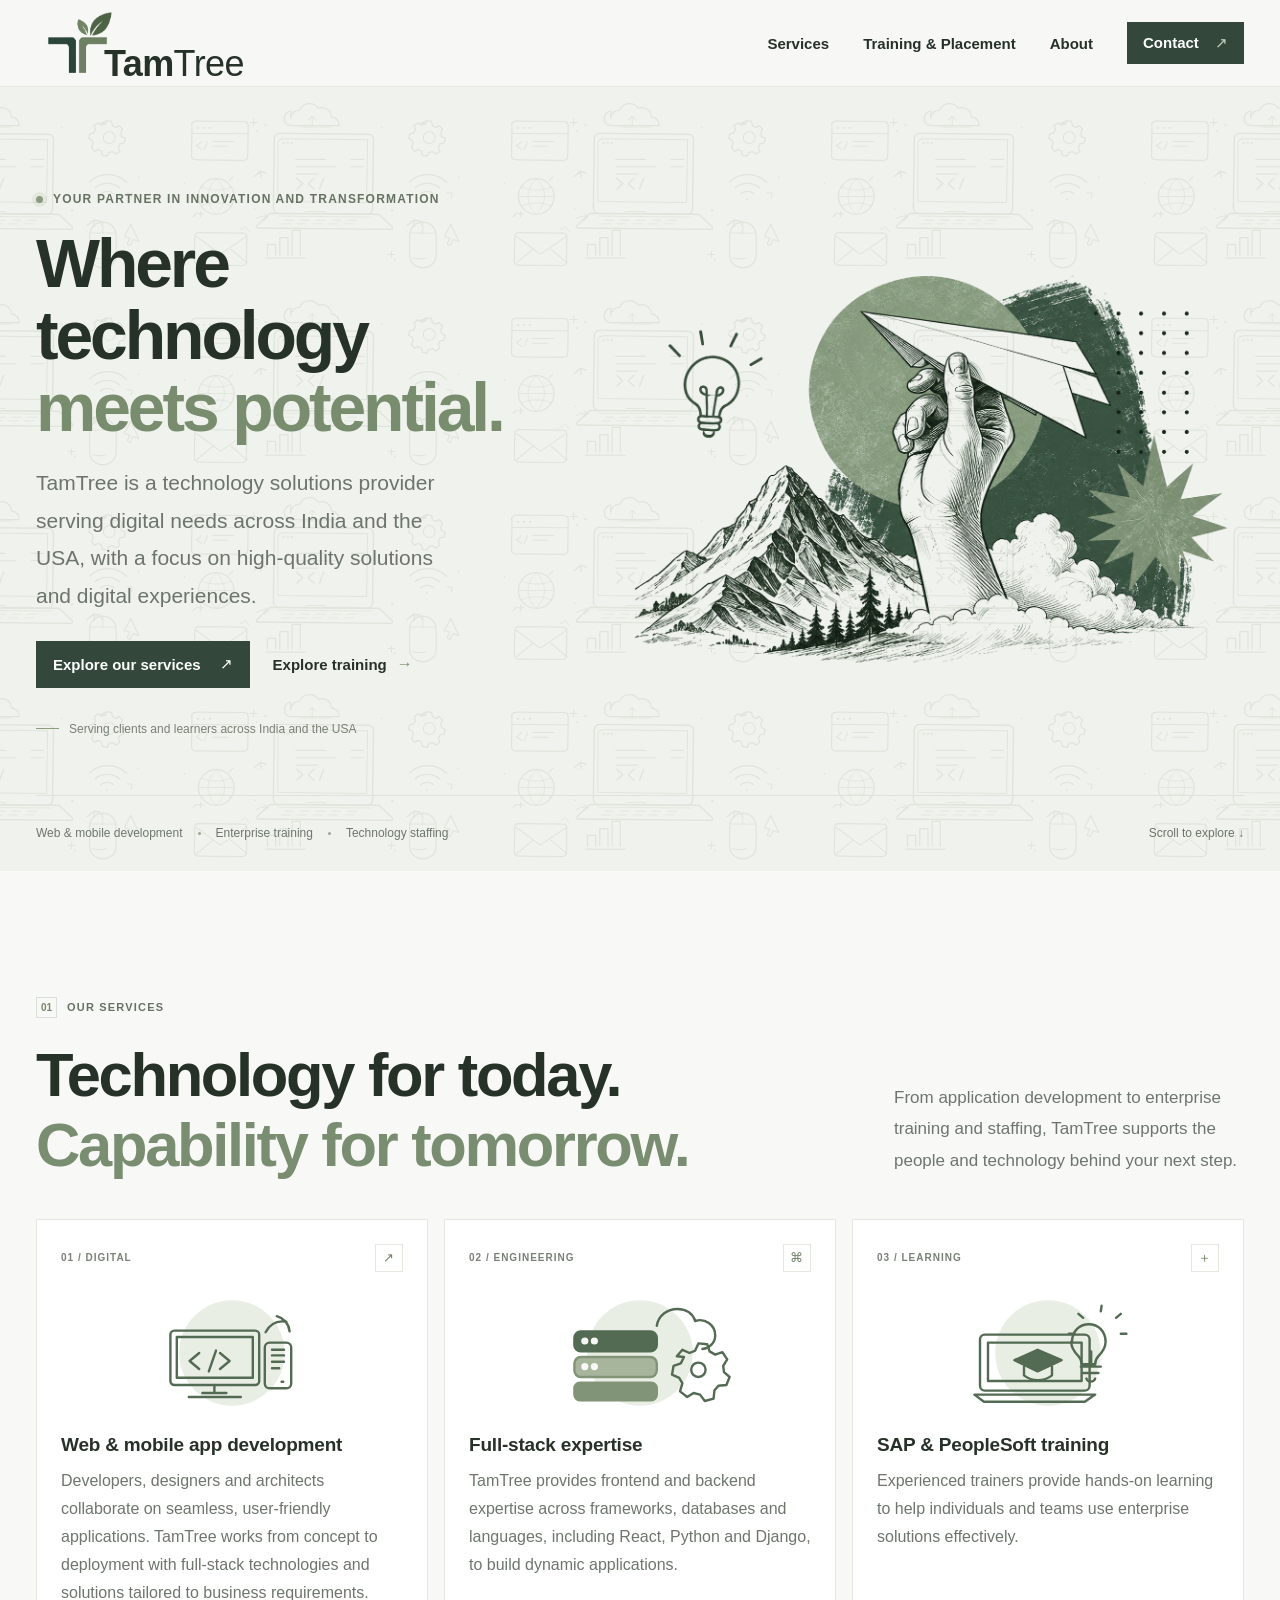
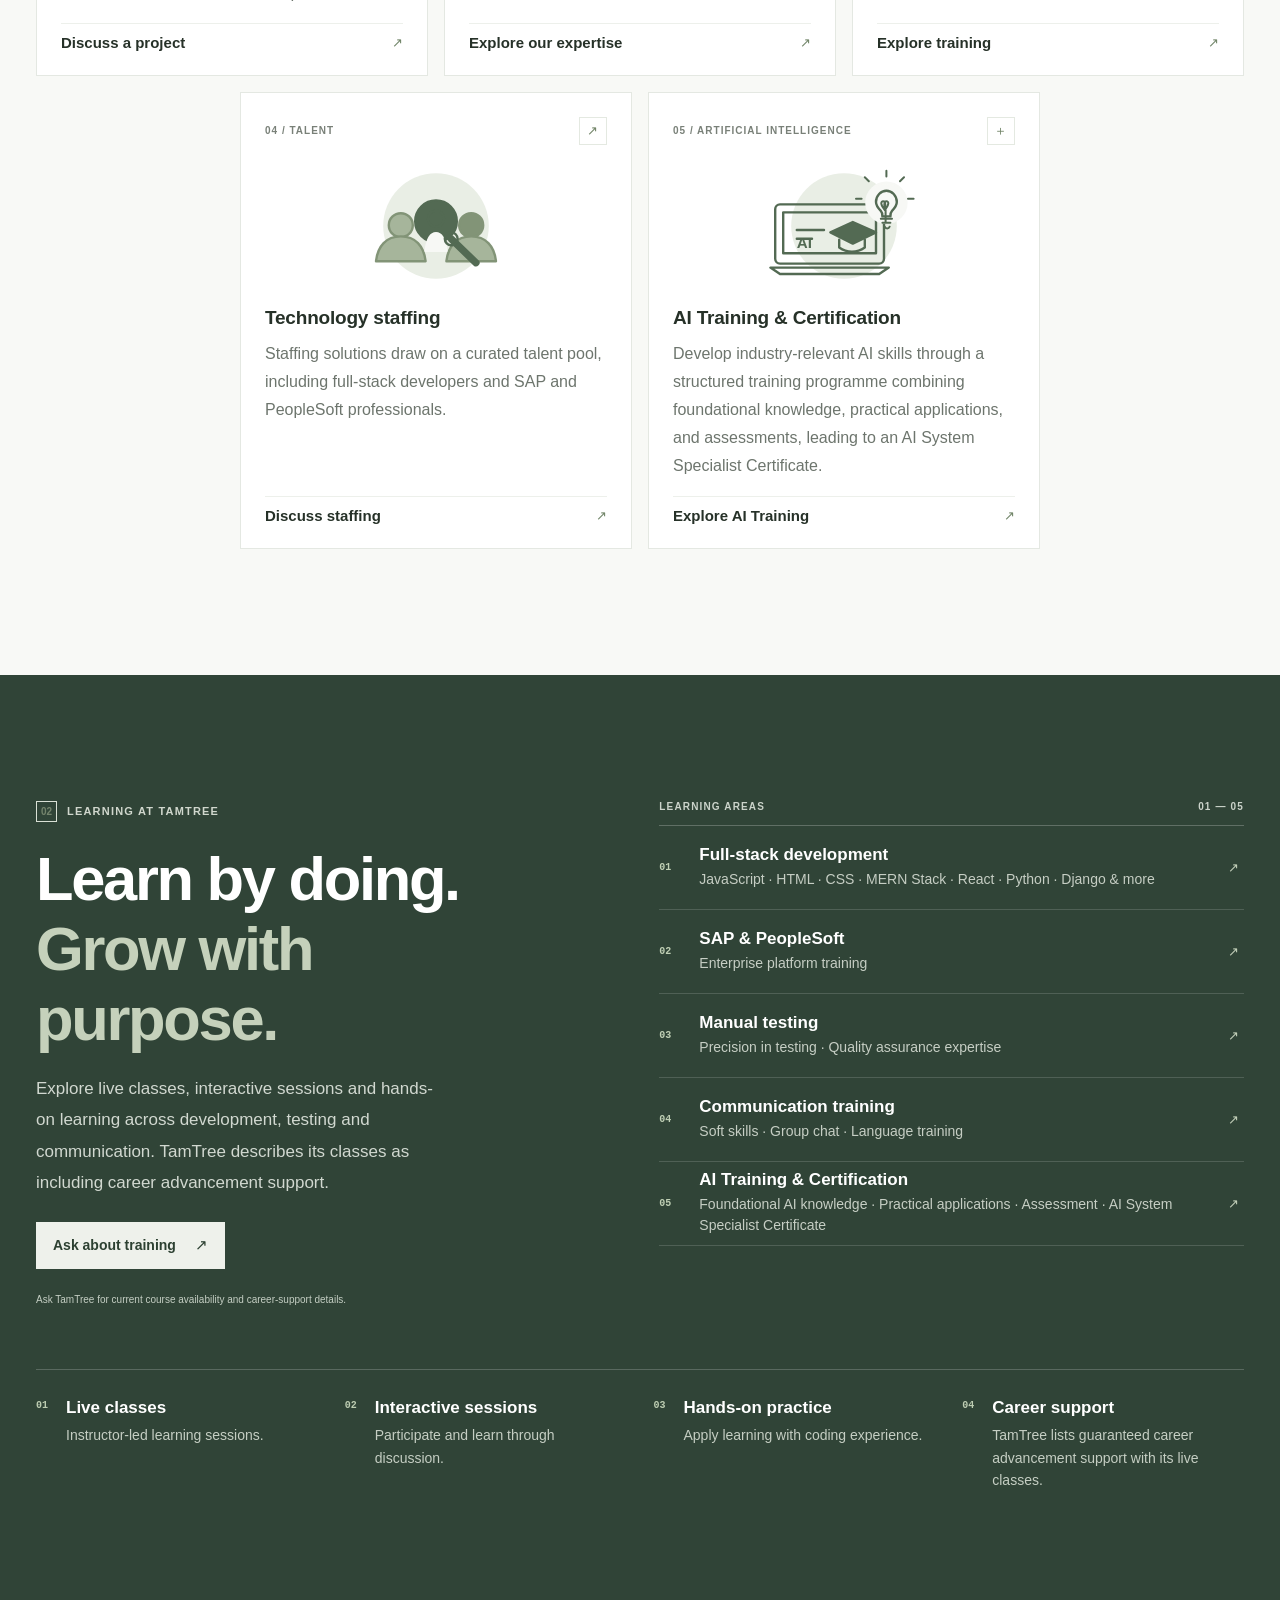
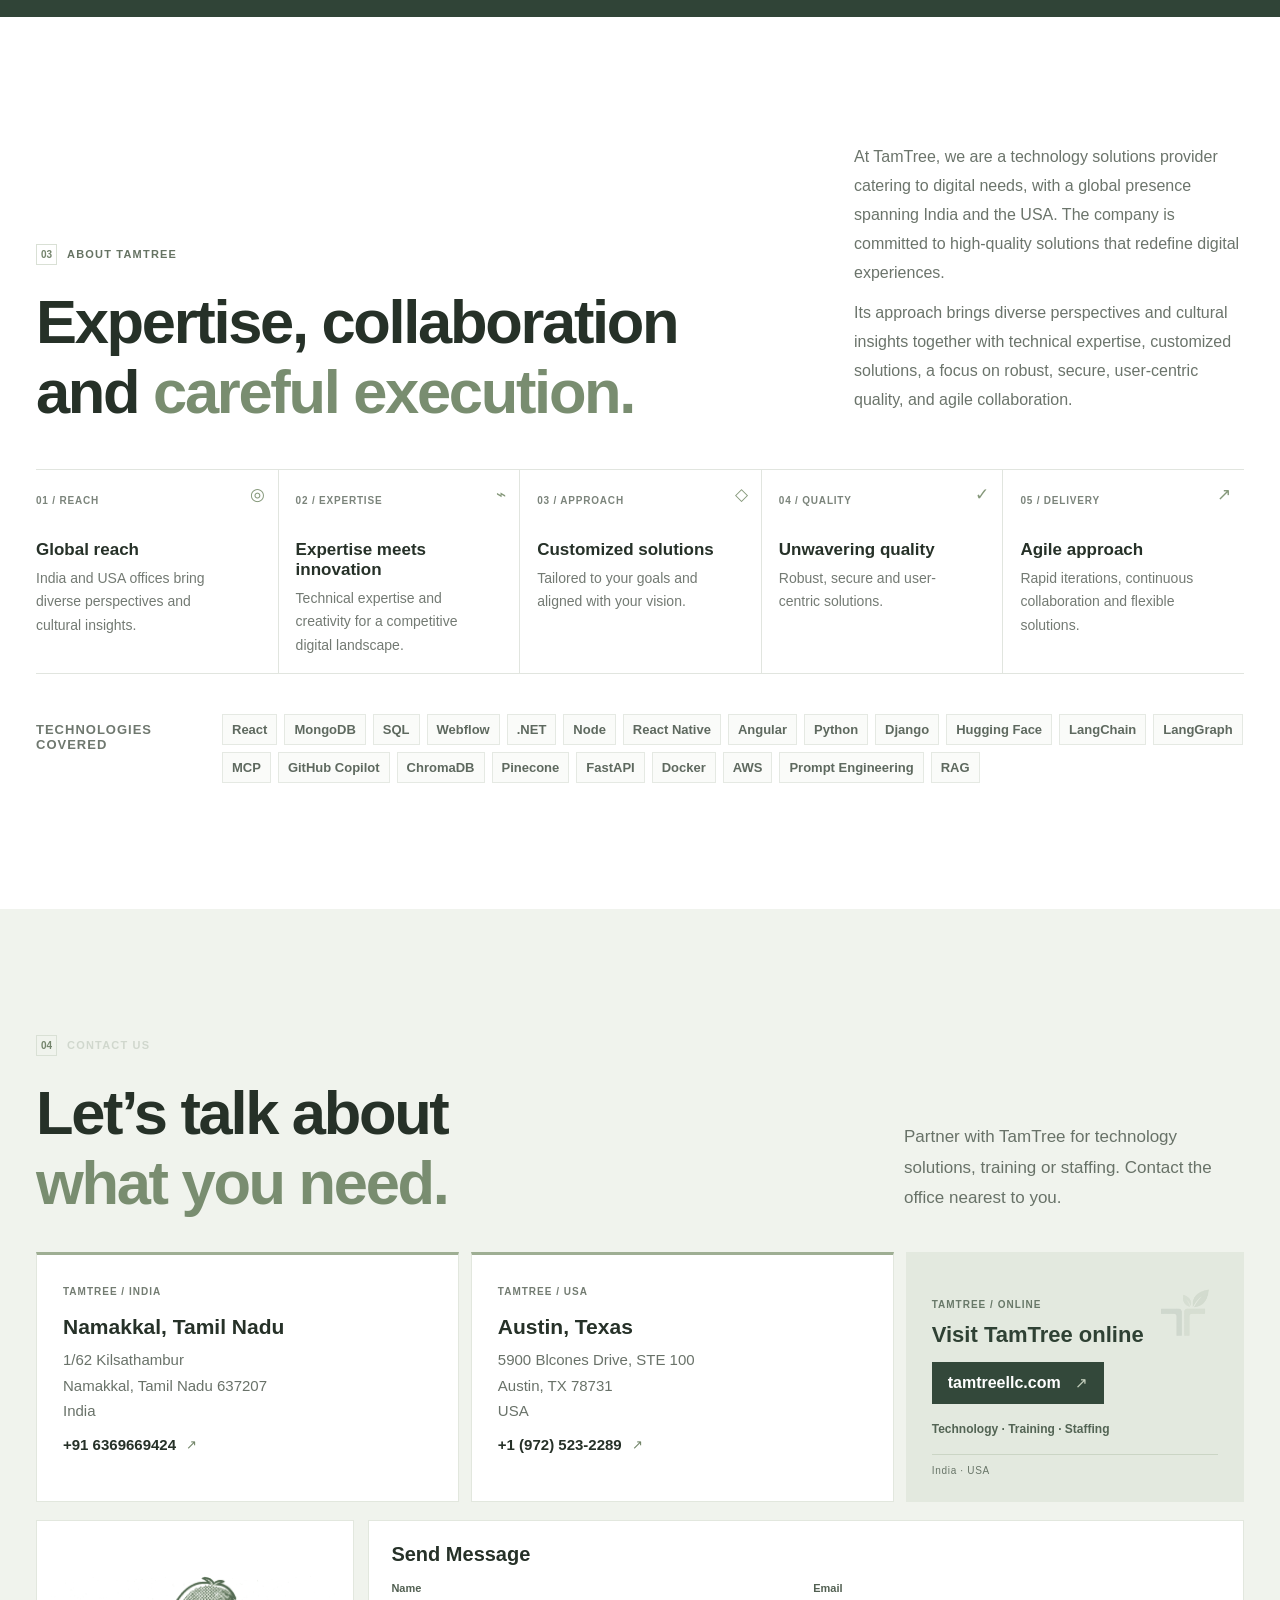
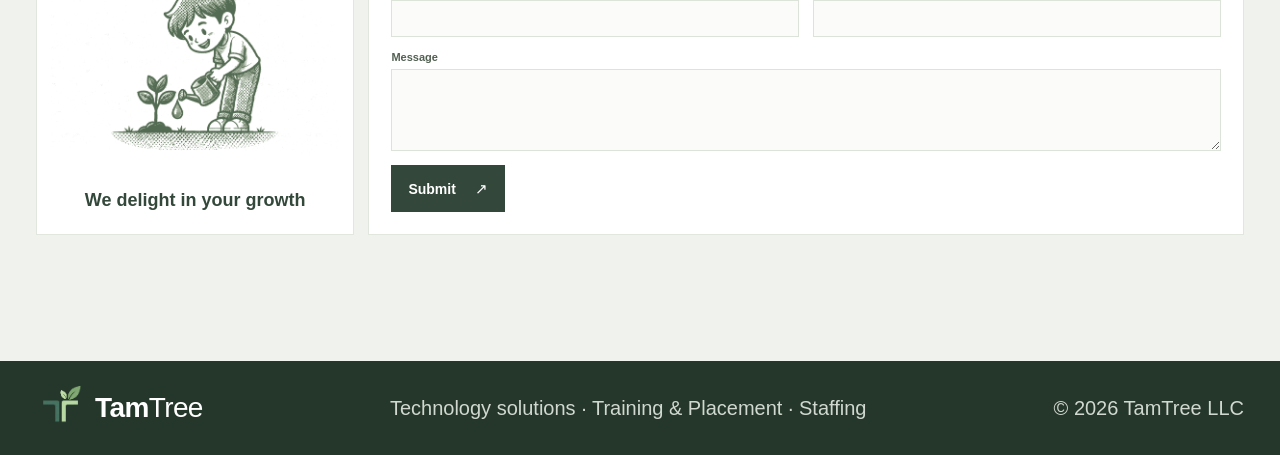
==== index.html @ 3ce7e59e "first commit" ====
<!doctype html>
<html lang="en">
  <head>
    <meta charset="UTF-8" />
    <meta name="viewport" content="width=device-width, initial-scale=1.0" />
    <meta name="theme-color" content="#f7f8f5" />
    <meta name="description" content="TamTree provides web and mobile app development, full-stack expertise, SAP and PeopleSoft training, and technology staffing." />
    <title>TamTree | Technology solutions, training &amp; staffing</title>
    <link rel="stylesheet" href="css/styles.css" />
    <script src="js/script.js" defer></script>
  </head>
  <body>
    <header class="site-header">
      <div class="container nav-wrap">
        <a class="brand" href="#home" aria-label="TamTree home"><img class="brand-logo" src="assets/images/tamtree-logo.png" alt="" /><span>Tam<span>Tree</span></span></a>
        <button class="menu-toggle" type="button" aria-expanded="false" aria-controls="primary-nav" aria-label="Open navigation"><span></span><span></span></button>
        <nav class="primary-nav" id="primary-nav" aria-label="Main navigation">
          <a href="#services">Services</a>
          <a href="#training">Training &amp; Placement</a>
          <a href="#about">About</a>
          <a class="nav-contact" href="#contact">Contact <span aria-hidden="true">↗</span></a>
        </nav>
      </div>
    </header>

    <main>
      <section class="hero" id="home">
        <div class="container hero-layout">
          <div class="hero-copy">
            <p class="eyebrow"><span class="eyebrow-dot"></span> Your partner in innovation and transformation</p>
            <h1>Where technology<br /><span>meets potential.</span></h1>
            <p class="hero-intro">TamTree is a technology solutions provider serving digital needs across India and the USA, with a focus on high-quality solutions and digital experiences.</p>
            <div class="hero-actions"><a class="button button-dark" href="#services">Explore our services <span aria-hidden="true">↗</span></a><a class="text-link" href="#training">Explore training <span aria-hidden="true">→</span></a></div>
            <p class="hero-note"><span></span> Serving clients and learners across India and the USA</p>
          </div>
          <div class="hero-art"><img class="hero-illustration" src="assets/images/hero-illustration.png" alt="A hand launching a paper airplane above mountains, with a light bulb and starburst." /></div>
        </div>
        <div class="container hero-footer"><span>Web &amp; mobile development</span><i></i><span>Enterprise training</span><i></i><span>Technology staffing</span><a href="#services">Scroll to explore ↓</a></div>
      </section>

      <section class="section services-section" id="services">
        <div class="container">
          <div class="section-heading-row">
            <div><p class="eyebrow"><span class="section-number">01</span> Our services</p><h2>Technology for today.<br /><em>Capability for tomorrow.</em></h2></div>
            <p class="section-intro">From application development to enterprise training and staffing, TamTree supports the people and technology behind your next step.</p>
          </div>
          <div class="service-grid">
            <article class="service-card"><div class="service-meta"><span>01 / DIGITAL</span><span class="service-icon">↗</span></div><div class="service-art" aria-hidden="true"><svg class="service-doodle" viewBox="0 0 240 150"><circle class="doodle-halo" cx="120" cy="75" r="66"/><g class="doodle-stroke"><rect x="43" y="47" width="111" height="68" rx="5"/><path d="M51 55h95v51H51zm32 70h30m-15-10v10m-32 5h65"/><path d="m79 75-12 10 12 10m26-20 12 10-12 10m-5-23-9 26"/><rect x="161" y="62" width="33" height="57" rx="6"/><path d="M170 71h15m-15 7h15m-15 8h15m-15 8h9m3 17h2"/><path d="M162 49c6-11 15-15 26-13m-12-7c10 3 15 10 16 19"/></g></svg></div><h3>Web &amp; mobile app development</h3><p>Developers, designers and architects collaborate on seamless, user-friendly applications. TamTree works from concept to deployment with full-stack technologies and solutions tailored to business requirements.</p><a class="service-link" href="#contact">Discuss a project <span>↗</span></a></article>
            <article class="service-card"><div class="service-meta"><span>02 / ENGINEERING</span><span class="service-icon">⌘</span></div><div class="service-art" aria-hidden="true"><svg class="service-doodle" viewBox="0 0 240 150"><circle class="doodle-halo" cx="120" cy="75" r="66"/><g class="doodle-stroke"><path d="M141 41c2-13 13-21 26-21 11 0 19 6 22 15 12-4 25 5 25 18 0 9-7 16-16 17"/><rect class="doodle-fill" x="38" y="48" width="103" height="25" rx="8"/><rect class="doodle-fill-light" x="38" y="80" width="103" height="25" rx="8"/><rect class="doodle-fill-mid" x="38" y="112" width="103" height="22" rx="7"/><circle class="doodle-paper" cx="51" cy="60" r="3"/><circle class="doodle-paper" cx="63" cy="60" r="3"/><circle class="doodle-paper" cx="51" cy="92" r="3"/><circle class="doodle-paper" cx="63" cy="92" r="3"/><path d="m166 79 7-8 9 4 7-3 4-9 11 1 3 9 7 4 9-3 6 9-5 8 1 8 7 6-4 10-10 1-5 6-1 10-11 3-6-8-8-2-8 5-9-7 3-10-4-7-9-4 2-11 9-3 4-8z"/><circle cx="193" cy="96" r="9"/></g></svg></div><h3>Full-stack expertise</h3><p>TamTree provides frontend and backend expertise across frameworks, databases and languages, including React, Python and Django, to build dynamic applications.</p><a class="service-link" href="#contact">Explore our expertise <span>↗</span></a></article>
            <article class="service-card"><div class="service-meta"><span>03 / LEARNING</span><span class="service-icon">＋</span></div><div class="service-art" aria-hidden="true"><svg class="service-doodle" viewBox="0 0 240 150"><circle class="doodle-halo" cx="120" cy="75" r="66"/><g class="doodle-stroke"><rect x="35" y="52" width="137" height="70" rx="6"/><path d="M45 62h117v48H45zm-17 65h151l-13 9H40z"/><path class="doodle-cap" d="m78 84 29-13 30 13-30 14z"/><path d="M90 92v11c10 8 25 8 35 0V92m25-31c0-13 9-22 21-22s21 9 21 22c0 8-4 13-9 18-3 3-4 6-4 10h-17c0-4-1-7-4-10-5-5-9-10-9-18zm11 31h25m-22 8h19m-15 7c2 5 9 5 11 0m-5-34v19"/><path d="m186 23 1-7m18 15 6-5m-47 5-6-5m53 25h7m-65 0h-7"/></g></svg></div><h3>SAP &amp; PeopleSoft training</h3><p>Experienced trainers provide hands-on learning to help individuals and teams use enterprise solutions effectively.</p><a class="service-link" href="#training">Explore training <span>↗</span></a></article>
            <article class="service-card"><div class="service-meta"><span>04 / TALENT</span><span class="service-icon">↗</span></div><div class="service-art" aria-hidden="true"><svg class="service-doodle" viewBox="0 0 240 150"><circle class="doodle-halo" cx="120" cy="75" r="66"/><g class="doodle-stroke"><circle class="doodle-fill-light" cx="76" cy="74" r="15"/><circle class="doodle-fill-mid" cx="164" cy="74" r="15"/><path class="doodle-fill-light" d="M45 119c2-19 13-31 31-31s29 12 31 31zm88 0c2-19 13-31 31-31s29 12 31 31z"/><circle class="doodle-fill" cx="120" cy="69" r="26"/><path class="doodle-paper" d="M107 106c2-15 6-22 13-22s11 7 13 22z"/><circle cx="120" cy="66" r="10"/><path d="M139 91 170 121" stroke-width="9"/><circle cx="139" cy="91" r="8"/></g></svg></div><h3>Technology staffing</h3><p>Staffing solutions draw on a curated talent pool, including full-stack developers and SAP and PeopleSoft professionals.</p><a class="service-link" href="#contact">Discuss staffing <span>↗</span></a></article>
            <article class="service-card service-card-ai"><div class="service-meta"><span>05 / ARTIFICIAL INTELLIGENCE</span><span class="service-icon">＋</span></div><div class="service-art" aria-hidden="true"><svg class="service-doodle" viewBox="0 0 240 150"><circle class="doodle-halo" cx="120" cy="75" r="66"/><g class="doodle-stroke"><rect x="34" y="48" width="136" height="74" rx="6"/><path d="M44 58h116v51H44zm-16 69h148l-12 8H40z"/><path d="M61 80h34m-34 11h19"/><text x="61" y="103" fill="#536a53" stroke="none" font-size="19" font-family="Arial, sans-serif" font-weight="700">AI</text><path class="doodle-cap" d="m103 83 28-13 29 13-29 14z"/><path d="M114 92v10c10 7 22 7 32 0V92"/><circle class="doodle-paper" cx="173" cy="46" r="25"/><path d="M160 45c0-8 6-14 13-14s13 6 13 14c0 5-3 8-6 11-2 2-2 4-2 7h-10c0-3 0-5-2-7-3-3-6-6-6-11Z" fill="#f7f8f5"/><path d="M166 66h14m-12 5h10m-7 5c1 3 5 3 6 0m-5-21v16m-1-16c-6-7-5-11-2-11s3 5 2 11m0 0c6-7 5-11 2-11s-3 5-2 11M173 13v-7m17 13 5-5m-44 5-5-5m54 27h7m-65 0h-7" stroke-width="2.5"/></g></svg></div><h3>AI Training &amp; Certification</h3><p>Develop industry-relevant AI skills through a structured training programme combining foundational knowledge, practical applications, and assessments, leading to an AI System Specialist Certificate.</p><a class="service-link" href="#training">Explore AI Training <span>↗</span></a></article>
          </div>
        </div>
      </section>

      <section class="training-section section" id="training">
        <div class="container training-layout">
          <div class="training-copy"><p class="eyebrow eyebrow-light"><span class="section-number">02</span> Learning at TamTree</p><h2>Learn by doing.<br /><em>Grow with purpose.</em></h2><p>Explore live classes, interactive sessions and hands-on learning across development, testing and communication. TamTree describes its classes as including career advancement support.</p><a class="button button-light" href="#contact">Ask about training <span aria-hidden="true">↗</span></a><p class="training-note">Ask TamTree for current course availability and career-support details.</p></div>
          <div class="course-list"><div class="course-list-heading"><span>LEARNING AREAS</span><span>01 — 05</span></div>
            <article class="course-row"><span>01</span><div><h3>Full-stack development</h3><p>JavaScript · HTML · CSS · MERN Stack · React · Python · Django &amp; more</p></div><span class="course-arrow">↗</span></article>
            <article class="course-row"><span>02</span><div><h3>SAP &amp; PeopleSoft</h3><p>Enterprise platform training</p></div><span class="course-arrow">↗</span></article>
            <article class="course-row"><span>03</span><div><h3>Manual testing</h3><p>Precision in testing · Quality assurance expertise</p></div><span class="course-arrow">↗</span></article>
            <article class="course-row"><span>04</span><div><h3>Communication training</h3><p>Soft skills · Group chat · Language training</p></div><span class="course-arrow">↗</span></article>
            <article class="course-row"><span>05</span><div><h3>AI Training &amp; Certification</h3><p>Foundational AI knowledge · Practical applications · Assessment · AI System Specialist Certificate</p></div><span class="course-arrow">↗</span></article>
          </div>
        </div>
        <div class="container learning-benefits" aria-label="Training features">
          <article><span>01</span><h3>Live classes</h3><p>Instructor-led learning sessions.</p></article>
          <article><span>02</span><h3>Interactive sessions</h3><p>Participate and learn through discussion.</p></article>
          <article><span>03</span><h3>Hands-on practice</h3><p>Apply learning with coding experience.</p></article>
          <article><span>04</span><h3>Career support</h3><p>TamTree lists guaranteed career advancement support with its live classes.</p></article>
        </div>
      </section>

      <section class="section about-section" id="about">
        <div class="container">
          <div class="section-heading-row about-heading"><div><p class="eyebrow"><span class="section-number">03</span> About TamTree</p><h2>Expertise, collaboration<br />and <em>careful execution.</em></h2></div><div class="about-copy"><p>At TamTree, we are a technology solutions provider catering to digital needs, with a global presence spanning India and the USA. The company is committed to high-quality solutions that redefine digital experiences.</p><p>Its approach brings diverse perspectives and cultural insights together with technical expertise, customized solutions, a focus on robust, secure, user-centric quality, and agile collaboration.</p></div></div>
          <div class="principles-grid">
            <article class="principle"><span>01 / REACH</span><i>◎</i><h3>Global reach</h3><p>India and USA offices bring diverse perspectives and cultural insights.</p></article>
            <article class="principle"><span>02 / EXPERTISE</span><i>⌁</i><h3>Expertise meets innovation</h3><p>Technical expertise and creativity for a competitive digital landscape.</p></article>
            <article class="principle"><span>03 / APPROACH</span><i>◇</i><h3>Customized solutions</h3><p>Tailored to your goals and aligned with your vision.</p></article>
            <article class="principle"><span>04 / QUALITY</span><i>✓</i><h3>Unwavering quality</h3><p>Robust, secure and user-centric solutions.</p></article>
            <article class="principle"><span>05 / DELIVERY</span><i>↗</i><h3>Agile approach</h3><p>Rapid iterations, continuous collaboration and flexible solutions.</p></article>
          </div>
          <div class="technology-row"><span class="technology-label">TECHNOLOGIES COVERED</span><div class="technology-chips"><span>React</span><span>MongoDB</span><span>SQL</span><span>Webflow</span><span>.NET</span><span>Node</span><span>React Native</span><span>Angular</span><span>Python</span><span>Django</span><span>Hugging Face</span><span>LangChain</span><span>LangGraph</span><span>MCP</span><span>GitHub Copilot</span><span>ChromaDB</span><span>Pinecone</span><span>FastAPI</span><span>Docker</span><span>AWS</span><span>Prompt Engineering</span><span>RAG</span></div></div>
        </div>
      </section>

      <section class="contact-section section" id="contact">
        <div class="container">
          <div class="contact-heading"><div><p class="eyebrow eyebrow-light"><span class="section-number">04</span> Contact us</p><h2>Let’s talk about<br /><em>what you need.</em></h2></div><p>Partner with TamTree for technology solutions, training or staffing. Contact the office nearest to you.</p></div>
          <div class="contact-grid">
            <article class="contact-card"><span class="contact-kicker">TAMTREE / INDIA</span><h3>Namakkal, Tamil Nadu</h3><p>1/62 Kilsathambur<br />Namakkal, Tamil Nadu 637207<br />India</p><a href="tel:+916369669424">+91 6369669424 <span>↗</span></a></article>
            <article class="contact-card"><span class="contact-kicker">TAMTREE / USA</span><h3>Austin, Texas</h3><p>5900 Blcones Drive, STE 100<br />Austin, TX 78731<br />USA</p><a href="tel:+19725232289">+1 (972) 523-2289 <span>↗</span></a></article>
            <div class="contact-aside"><img class="aside-mark" src="assets/images/tamtree-logo.png" alt="" /><span class="aside-kicker">TAMTREE / ONLINE</span><h3 class="aside-title">Visit TamTree online</h3><a class="aside-website" href="https://tamtreellc.com/" target="_blank" rel="noopener noreferrer">tamtreellc.com <span aria-hidden="true">↗</span></a><p class="aside-services">Technology · Training · Staffing</p><span class="aside-caption">India · USA</span></div>
          </div>
          <div class="contact-lower">
            <div class="growth-card"><img src="assets/images/growth-animation.gif" alt="Animated sage-green illustration of a person watering a young plant." /><p>We delight in your growth</p></div>
            <form class="contact-form" id="contact-form">
              <h3>Send Message</h3>
              <div class="form-fields"><label>Name<input name="name" autocomplete="name" required /></label><label>Email<input name="email" type="email" autocomplete="email" required /></label><label class="message-field">Message<textarea name="message" rows="3" required></textarea></label></div>
              <div class="form-submit-row"><button class="button button-dark" type="submit">Submit <span aria-hidden="true">↗</span></button><p class="form-note" id="form-note"></p></div>
            </form>
          </div>
        </div>
      </section>
    </main>

    <footer class="site-footer"><div class="container footer-inner"><a class="brand footer-brand" href="#home"><img class="brand-logo" src="assets/images/tamtree-logo.png" alt="" /><span>Tam<span>Tree</span></span></a><p>Technology solutions · Training &amp; Placement · Staffing</p><span>© <span id="year">2026</span> TamTree LLC</span></div></footer>
  </body>
</html>
---- css/styles.css ----
:root {
  font-family: 'DM Sans', 'Segoe UI', sans-serif;
  color: #263128;
  background: #f7f8f5;
  font-synthesis: none;
  text-rendering: optimizeLegibility;
  --ink: #263128;
  --forest: #33483a;
  --sage: #829477;
  --sage-pale: #e9eee5;
  --paper: #f7f8f5;
  --muted: #6c756c;
  --line: #e1e5df;
  --heading: 'Manrope', 'Segoe UI', sans-serif;
}
* { box-sizing: border-box; }
html { scroll-behavior: smooth; scroll-padding-top: 86px; }
body { margin: 0; min-width: 320px; }
a { color: inherit; text-decoration: none; }
button, a { -webkit-tap-highlight-color: transparent; }
button { font: inherit; }
.container { width: min(1160px, calc(100% - 64px)); margin: 0 auto; }
.section { padding: 102px 0; }
h1, h2, h3, p { margin-top: 0; }
h1, h2, h3 { font-family: var(--heading); }

.site-header { position: sticky; z-index: 10; top: 0; background: rgba(247, 248, 245, .95); backdrop-filter: blur(12px); border-bottom: 1px solid rgba(225, 229, 223, .85); }
.nav-wrap { height: 74px; display: flex; align-items: center; justify-content: space-between; }
.brand { display: inline-flex; align-items: center; flex-wrap: nowrap; gap: 10px; font: 750 18px var(--heading); letter-spacing: -.6px; white-space: nowrap; }
.brand > span:last-child { transform: translate(-25%, 50%); }
.brand > span:last-child > span { font-weight: 500; }
.brand-logo { width: 47px; height: 47px; display: block; object-fit: contain; transform: translateY(-3px) scale(1.3); transform-origin: center; }
.site-header .brand { align-items: center; gap: 20px; font-size: 36px; }
.site-header .brand-logo { width: 83px; height: 83px; }
.primary-nav { display: flex; align-items: center; gap: 34px; font-size: 12px; font-weight: 600; }
.primary-nav > a:not(.nav-contact):hover { color: #718368; }
.nav-contact { padding: 12px 16px; background: var(--forest); color: #fff; }
.nav-contact span { padding-left: 12px; color: #c5d0be; }
.menu-toggle { display: none; }

.hero { padding: 71px 0 0; background: #f0f3ed; }
.hero-layout { display: grid; grid-template-columns: 1.02fr .98fr; align-items: center; gap: 55px; min-height: 420px; }
.hero-copy { position: relative; padding: 17px 0; }
.eyebrow { display: flex; align-items: center; gap: 10px; margin: 0 0 22px; color: #667363; font-size: 9px; font-weight: 700; letter-spacing: 1.2px; text-transform: uppercase; }
.eyebrow-dot { width: 7px; height: 7px; border-radius: 50%; background: #899b7c; box-shadow: 0 0 0 4px rgba(137, 155, 124, .13); }
h1 { margin-bottom: 20px; font-size: clamp(43px, 4.7vw, 59px); font-weight: 620; line-height: 1.06; letter-spacing: -3.1px; }
h1 span { color: #788c6e; }
.hero-intro { max-width: 430px; margin-bottom: 26px; color: var(--muted); font-size: 14px; line-height: 1.8; }
.hero-actions { display: flex; align-items: center; flex-wrap: wrap; gap: 23px; }
.button { min-height: 47px; display: inline-flex; align-items: center; justify-content: center; gap: 19px; padding: 0 17px; border: 0; font-size: 11px; font-weight: 650; transition: background .2s, transform .2s; }
.button:hover { transform: translateY(-2px); }
.button span { font-size: 15px; }
.button-dark { background: var(--forest); color: #fff; }.button-dark:hover { background: #465d4a; }
.text-link { display: inline-flex; align-items: center; gap: 10px; font-size: 11px; font-weight: 650; }
.text-link span { color: #7d916f; font-size: 16px; }
.hero-note { display: flex; align-items: center; gap: 10px; margin: 34px 0 0; color: #788176; font-size: 9px; }
.hero-note span { width: 23px; height: 1px; background: #8b9d7d; }
.hero-art { position: relative; height: 350px; overflow: visible; }
.hero-illustration { display: block; width: 100%; height: 100%; object-fit: contain; }
.hero-footer { display: flex; align-items: center; gap: 15px; min-height: 64px; margin-top: 35px; border-top: 1px solid #dce3d8; color: #6d776c; font-size: 9px; }
.hero-footer i { width: 3px; height: 3px; border-radius: 50%; background: #9aa693; }.hero-footer a { margin-left: auto; color: #6b756a; }.hero-footer a:hover { color: #354b39; }

.services-section { background: #f8f9f6; }
.section-heading-row { display: flex; align-items: flex-end; justify-content: space-between; gap: 48px; margin-bottom: 39px; }
.section-number { width: 21px; height: 21px; display: grid; place-items: center; border: 1px solid #d9e0d5; color: #74846c; font: 650 8px var(--heading); letter-spacing: 0; }
.section-heading-row h2, .training-copy h2, .contact-heading h2 { margin: 0; font-size: clamp(36px, 4vw, 49px); font-weight: 590; line-height: 1.14; letter-spacing: -2.3px; }
.section-heading-row h2 em, .contact-heading h2 em { color: #798d70; font-style: normal; }
.section-intro { max-width: 350px; margin: 0 0 4px; color: #6d756d; font-size: 11px; line-height: 1.85; }
.service-grid { display: grid; grid-template-columns: repeat(6, minmax(0, 1fr)); gap: 16px; }
.service-card { min-height: 320px; display: flex; flex-direction: column; padding: 17px 17px 16px; border: 1px solid #e4e8e2; background: #fff; transition: transform .2s, box-shadow .2s, border-color .2s; }
.service-grid > .service-card { grid-column: span 2; }
.service-grid > .service-card:nth-child(4) { grid-column: 2 / span 2; grid-row: 2; }
.service-grid > .service-card:nth-child(5) { grid-column: 4 / span 2; grid-row: 2; }
.service-card:hover { transform: translateY(-3px); border-color: #cfd8c8; box-shadow: 0 10px 24px rgba(44, 60, 43, .06); }
.service-meta { display: flex; align-items: center; justify-content: space-between; color: #798078; font-size: 8px; font-weight: 700; letter-spacing: 1px; }
.service-icon { width: 28px; height: 28px; display: grid; place-items: center; border: 1px solid #e4e9e1; color: #708366; font-size: 13px; }
.service-art { position: relative; height: 94px; display: flex; align-items: center; justify-content: center; overflow: hidden; margin: 16px 0 15px; background: #edf1e9; }
.service-art:has(.service-doodle) { background: transparent; }
.service-doodle { display: block; width: 100%; height: 100%; overflow: visible; }
.doodle-halo { fill: #e9eee5; stroke: none; }
.doodle-stroke { fill: none; stroke: #536a53; stroke-width: 3; stroke-linecap: round; stroke-linejoin: round; }
.doodle-fill { fill: #536a53; stroke: #536a53; }
.doodle-fill-light { fill: #a6b59b; stroke: #829477; }
.doodle-fill-mid { fill: #829477; stroke: #829477; }
.doodle-paper { fill: #f7f8f5; stroke: #f7f8f5; }
.doodle-cap { fill: #536a53; stroke: #536a53; }
.art-code { gap: 5px; background: linear-gradient(135deg, #e9eee5, #f4f5f1); color: #718366; font: 700 25px ui-monospace, monospace; }.art-code i { width: 43px; height: 2px; background: #aebba5; }
.art-stack { gap: 6px; background: #f0f2ee; }.art-stack span { padding: 6px 7px; border: 1px solid #e2e7df; background: #fff; color: #63755b; font: 650 7px ui-monospace, monospace; letter-spacing: .3px; }.art-stack span:nth-child(2) { transform: translateY(-9px); background: #e6ece1; }
.art-enterprise { gap: 8px; background: #ebefe8; }.art-enterprise span:first-child { padding: 9px 12px; background: #607657; color: #fff; font-size: 11px; font-weight: 750; letter-spacing: 1px; }.art-enterprise i { width: 1px; height: 24px; background: #c4cec0; }.art-enterprise span:last-child { padding: 8px 9px; background: #fff; color: #485548; font-size: 8px; font-weight: 650; }
.art-people { background: #e9eee6; }.art-people i { z-index: 1; width: 27px; height: 27px; margin: 0 -3px; border: 4px solid #e9eee6; border-radius: 50%; background: #718667; }.art-people i:nth-child(2) { width: 35px; height: 35px; background: #a6b59b; }.art-people i:nth-child(3) { background: #435844; }.art-people span { position: absolute; bottom: 12px; width: 95px; height: 30px; border: 1px solid rgba(74, 97, 68, .23); border-radius: 50%; }
.service-card h3 { margin: 0 0 8px; font-size: 13px; font-weight: 700; line-height: 1.42; letter-spacing: -.2px; }.service-card > p { margin-bottom: 16px; color: #6d756d; font-size: 9px; line-height: 1.75; }
.service-link { display: flex; align-items: center; justify-content: space-between; gap: 7px; margin-top: auto; padding-top: 10px; border-top: 1px solid #edf0eb; font-size: 9px; font-weight: 650; }.service-link span { color: #708467; font-size: 13px; }

.training-section { background: #304437; color: #fff; }
.training-layout { display: grid; grid-template-columns: .9fr 1.1fr; gap: 10%; align-items: start; }
.eyebrow-light { color: #d0d7cd; }.training-copy h2 { font-size: clamp(37px, 4vw, 50px); }.training-copy h2 em { color: #c5d1bb; font-style: normal; }
.training-copy > p:not(.eyebrow) { max-width: 405px; margin: 19px 0 23px; color: #d1d8d0; font-size: 11px; line-height: 1.85; }
.button-light { background: #eef1eb; color: #2c4031; }.button-light:hover { background: #fff; }.training-note { margin: 22px 0 0 !important; color: #c4cec3 !important; font-size: 8px !important; }
.course-list-heading { display: flex; justify-content: space-between; padding-bottom: 13px; border-bottom: 1px solid rgba(255,255,255,.23); color: #cbd3ca; font-size: 8px; font-weight: 700; letter-spacing: 1.15px; }
.course-row { display: grid; grid-template-columns: 29px 1fr 16px; align-items: center; gap: 11px; min-height: 67px; border-bottom: 1px solid rgba(255,255,255,.15); }.course-row > span:first-child { color: #c0d0b5; font: 600 9px ui-monospace, monospace; }.course-row h3 { margin: 0 0 4px; font-size: 10px; font-weight: 650; }.course-row p { margin: 0; color: #c6cec4; font-size: 8px; line-height: 1.55; }.course-arrow { color: #c3d0b9; font-size: 13px; }
.learning-benefits { display: grid; grid-template-columns: repeat(4, 1fr); gap: 20px; margin-top: 48px; padding-top: 22px; border-top: 1px solid rgba(255,255,255,.2); }
.learning-benefits article { position: relative; padding-left: 30px; }
.learning-benefits article > span { position: absolute; left: 0; top: 2px; color: #bdcdb2; font: 600 9px ui-monospace, monospace; }
.learning-benefits h3 { margin: 0 0 6px; font-size: 10px; font-weight: 650; }
.learning-benefits p { margin: 0; color: #c5cec3; font-size: 8px; line-height: 1.6; }

.about-section { background: #fff; }.about-heading { margin-bottom: 42px; }.about-copy { max-width: 390px; }.about-copy p { margin: 0 0 12px; color: #6b746b; font-size: 10px; line-height: 1.8; }.principles-grid { display: grid; grid-template-columns: repeat(5, 1fr); border-top: 1px solid var(--line); border-bottom: 1px solid var(--line); }.principle { position: relative; min-height: 165px; padding: 17px 15px 15px 0; }.principle + .principle { padding-left: 17px; border-left: 1px solid var(--line); }.principle > span { color: #7b847b; font-size: 7px; font-weight: 700; letter-spacing: .8px; }.principle > i { position: absolute; top: 14px; right: 13px; color: #85987a; font-size: 17px; font-style: normal; }.principle h3 { margin: 32px 0 7px; font-size: 11px; font-weight: 700; }.principle p { max-width: 190px; margin: 0; color: #737a73; font-size: 8px; line-height: 1.7; }
.technology-row { display: grid; grid-template-columns: 165px 1fr; gap: 21px; align-items: start; margin-top: 29px; }.technology-label { padding-top: 8px; color: #6f786f; font-size: 8px; font-weight: 700; letter-spacing: 1px; }.technology-chips { display: flex; flex-wrap: wrap; gap: 7px; }.technology-chips span { padding: 7px 9px; border: 1px solid #e5e9e3; background: #fafbf9; color: #5e695f; font-size: 8px; font-weight: 550; }

.contact-section { background: #f0f3ed; }.contact-heading { display: flex; align-items: flex-end; justify-content: space-between; gap: 50px; margin-bottom: 34px; }.contact-heading h2 { font-size: clamp(40px, 4.2vw, 53px); }.contact-heading h2 em { color: #798d70; font-style: normal; }.contact-heading > p { max-width: 340px; margin: 0 0 4px; color: #687268; font-size: 11px; line-height: 1.8; }
.contact-grid { display: grid; grid-template-columns: 1fr 1fr .8fr; gap: 12px; }.contact-card { min-height: 205px; padding: 20px; border: 1px solid #e2e7de; border-top: 3px solid #9eae93; background: #fff; }.contact-kicker { color: #737c72; font-size: 8px; font-weight: 700; letter-spacing: 1px; }.contact-card h3 { margin: 16px 0 8px; font-size: 15px; }.contact-card p { margin-bottom: 12px; color: #697269; font-size: 9px; line-height: 1.7; }.contact-card a { display: inline-flex; align-items: center; gap: 10px; font-size: 10px; font-weight: 700; }.contact-card a span { color: #718467; font-size: 13px; }
.contact-aside { position: relative; display: flex; flex-direction: column; justify-content: flex-end; overflow: hidden; min-height: 205px; padding: 20px; background: #e3e9df; color: #334437; }.aside-mark { position: absolute; top: 12px; right: 17px; width: 105px; height: 105px; object-fit: contain; opacity: .14; }.contact-aside p { position: relative; margin: 0 0 14px; font: 600 13px/1.65 var(--heading); }.aside-caption { position: relative; padding-top: 10px; border-top: 1px solid #cbd5c5; color: #687568; font-size: 8px; letter-spacing: .7px; }.address-note { margin: 11px 0 0; color: #727b71; font-size: 8px; }
.contact-lower { display: grid; grid-template-columns: .8fr 2.2fr; gap: 14px; margin-top: 18px; }
.growth-card, .contact-form { padding: 22px; border: 1px solid #e2e7de; background: #fff; }
.growth-card { display: flex; flex-direction: column; align-items: center; justify-content: space-between; min-height: 130px; }
.growth-card img { display: block; width: 100%; max-width: 250px; flex: 1 1 auto; min-height: 0; object-fit: contain; transform: scale(1.15); }
.growth-card p { margin: 12px 0 0; color: #33483a; font: 600 18px/1.3 var(--heading); text-align: center; }
.contact-form h3 { margin: 0 0 16px; font: 650 20px var(--heading); }
.form-fields { display: grid; grid-template-columns: 1fr 1fr; gap: 14px; }
.form-fields label { display: flex; flex-direction: column; gap: 6px; color: #526052; font-size: 11px; font-weight: 600; }
.form-fields input, .form-fields textarea { width: 100%; border: 1px solid #dce3d8; border-radius: 0; padding: 10px 11px; background: #fbfcfa; color: var(--ink); font: 13px var(--sans, 'DM Sans', sans-serif); }
.form-fields textarea { min-height: 82px; resize: vertical; }
.message-field { grid-column: 1 / -1; }
.form-submit-row { display: flex; align-items: center; gap: 15px; margin-top: 14px; }
.form-submit-row .button { cursor: pointer; }
.form-note { margin: 0; color: #747d73; font-size: 10px; line-height: 1.55; }
.site-footer { background: #25372a; color: #fff; }.footer-inner { min-height: 74px; display: flex; align-items: center; justify-content: space-between; gap: 18px; }.footer-brand { font-size: 14px; }.footer-brand .brand-logo { width: 49px; height: 49px; filter: brightness(1.7); transform: translateY(-6px) scale(1.3); }.footer-inner > p, .footer-inner > span { margin: 0; color: #d0d8cf; font-size: 8px; }
:focus-visible { outline: 3px solid #9aab8e; outline-offset: 4px; }

@media (max-width: 980px) {
  .container { width: min(100% - 48px, 760px); }.section { padding: 82px 0; }
  .hero { padding-top: 58px; }.hero-layout { grid-template-columns: 1fr; gap: 34px; }.hero-copy { max-width: 630px; }.hero-art { height: 335px; }.hero-footer { margin-top: 29px; }
  .service-grid { grid-template-columns: repeat(4, minmax(0, 1fr)); }.service-grid > .service-card { grid-column: span 2; grid-row: auto; min-height: 290px; }.service-grid > .service-card:nth-child(5) { grid-column: 2 / span 2; }
  .training-layout { grid-template-columns: 1fr; gap: 38px; }.training-copy { max-width: 580px; }.learning-benefits { grid-template-columns: repeat(2, 1fr); row-gap: 18px; }
  .principles-grid { grid-template-columns: repeat(3, 1fr); }.principle:nth-child(4) { padding-left: 0; border-left: 0; border-top: 1px solid var(--line); }.principle:nth-child(5) { border-top: 1px solid var(--line); }
  .contact-grid { grid-template-columns: 1fr 1fr; }.contact-aside { grid-column: 1 / -1; min-height: 145px; }.contact-lower { grid-template-columns: 1fr; }
}
@media (max-width: 640px) {
  .container { width: calc(100% - 38px); }.section { padding: 66px 0; }.nav-wrap { height: 66px; }
  .menu-toggle { width: 40px; height: 40px; display: flex; flex-direction: column; justify-content: center; gap: 6px; padding: 9px; border: 1px solid var(--line); background: transparent; }.menu-toggle span { width: 100%; height: 1px; background: var(--ink); }
  .primary-nav { position: absolute; top: 66px; left: 0; right: 0; display: none; flex-direction: column; align-items: stretch; gap: 0; padding: 8px 19px 17px; border-bottom: 1px solid var(--line); background: var(--paper); }.primary-nav.is-open { display: flex; }.primary-nav > a:not(.nav-contact) { padding: 13px 0; border-bottom: 1px solid var(--line); }.nav-contact { margin-top: 11px; text-align: center; }
  .hero { padding-top: 42px; }.hero-layout { gap: 29px; min-height: 0; }.hero-copy { padding: 10px 0; }.eyebrow { gap: 8px; margin-bottom: 17px; font-size: 7px; letter-spacing: .85px; }h1 { font-size: clamp(36px, 9vw, 43px); letter-spacing: -2px; }.hero-intro { font-size: 11px; }.hero-actions { gap: 14px; }.button { min-height: 43px; padding: 0 12px; gap: 11px; font-size: 9px; }.text-link { gap: 7px; font-size: 9px; }.hero-note { margin-top: 24px; font-size: 8px; }
  .hero-art { height: 275px; }.hero-footer { flex-wrap: wrap; gap: 8px; min-height: 58px; margin-top: 25px; padding: 10px 0; font-size: 7px; }.hero-footer a { width: 100%; margin-left: 0; }
  .section-heading-row, .contact-heading { align-items: flex-start; flex-direction: column; gap: 16px; margin-bottom: 28px; }.section-heading-row h2, .training-copy h2 { font-size: clamp(33px, 9vw, 43px); letter-spacing: -1.8px; }.section-intro { font-size: 10px; }
  .service-grid { grid-template-columns: 1fr; gap: 10px; }.service-grid > .service-card, .service-grid > .service-card:nth-child(5) { grid-column: auto; grid-row: auto; min-height: 260px; padding: 15px; }.service-art { height: 82px; margin: 13px 0; }.service-card h3 { font-size: 12px; }.service-card > p { font-size: 8px; }
  .training-layout { gap: 31px; }.training-copy h2 { font-size: 38px; }.training-copy > p:not(.eyebrow) { font-size: 10px; }.course-row { grid-template-columns: 24px 1fr 14px; gap: 8px; min-height: 65px; }.course-row h3 { font-size: 9px; }.course-row p { font-size: 7px; }.learning-benefits { gap: 14px; margin-top: 34px; padding-top: 18px; }.learning-benefits h3 { font-size: 9px; }.learning-benefits p { font-size: 7px; }
  .about-heading { gap: 20px; }.about-copy p { font-size: 9px; }.principles-grid { grid-template-columns: 1fr 1fr; }.principle { min-height: 145px; padding: 14px 9px 12px 0; }.principle + .principle { padding-left: 10px; }.principle:nth-child(3), .principle:nth-child(5) { padding-left: 0; border-left: 0; border-top: 1px solid var(--line); }.principle:nth-child(4) { padding-left: 10px; border-left: 1px solid var(--line); border-top: 1px solid var(--line); }.principle > i { top: 11px; right: 7px; }.principle h3 { margin-top: 27px; font-size: 10px; }.principle p { font-size: 7px; }.technology-row { grid-template-columns: 1fr; gap: 10px; margin-top: 22px; }.technology-chips { gap: 5px; }.technology-chips span { padding: 6px 7px; font-size: 7px; }
  .contact-heading { gap: 15px; }.contact-heading h2 { font-size: 39px; letter-spacing: -1.8px; }.contact-heading > p { font-size: 10px; }.contact-grid { grid-template-columns: 1fr; }.contact-card { min-height: 190px; padding: 18px; }.contact-aside { grid-column: auto; min-height: 155px; padding: 18px; }.contact-lower { gap: 10px; }.contact-form, .growth-card { padding: 17px; }.growth-card { min-height: 220px; }.growth-card img { max-width: 220px; }.form-fields { grid-template-columns: 1fr; }.message-field { grid-column: auto; }.form-submit-row { align-items: flex-start; flex-direction: column; }.address-note { font-size: 7px; }
  .footer-inner { min-height: 92px; display: grid; grid-template-columns: 1fr auto; gap: 8px; padding: 17px 0; }.footer-brand { grid-column: 1; grid-row: 1; }.footer-inner > p { grid-column: 1; grid-row: 2; }.footer-inner > span { grid-column: 2; grid-row: 2; text-align: right; }
}

/* Keep supporting copy comfortably readable without changing the visual hierarchy. */
.primary-nav { font-size: 14px; }
.eyebrow { font-size: 10px; }
.button, .text-link { font-size: 13px; }
.hero-intro { font-size: 16px; }
.hero-note, .hero-footer { font-size: 11px; }
.section-number { font-size: 10px; }
.section-intro, .training-copy > p:not(.eyebrow), .contact-heading > p { font-size: 14px; }
.service-meta, .art-enterprise span:last-child { font-size: 10px; }
.art-stack span { font-size: 9px; }
.service-card h3 { font-size: 16px; }
.service-card > p { font-size: 13px; }
.service-link { font-size: 12px; }
.training-note, .course-list-heading { font-size: 10px !important; }
.course-row h3, .learning-benefits h3 { font-size: 14px; }
.course-row p, .learning-benefits p { font-size: 11px; }
.course-row > span:first-child, .learning-benefits article > span { font-size: 10px; }
.about-copy p { font-size: 13px; }
.principle > span, .technology-label, .contact-kicker { font-size: 10px; }
.principle h3 { font-size: 14px; }
.principle p { font-size: 11px; }
.technology-chips span { font-size: 11px; }
.contact-card h3 { font-size: 18px; }
.contact-card p, .contact-card a, .contact-aside p { font-size: 12px; }
.aside-caption, .address-note { font-size: 10px; }
.footer-inner > p, .footer-inner > span { font-size: 10px; }

@media (max-width: 640px) {
  .primary-nav { font-size: 14px; }
  .eyebrow { font-size: 9px; }
  .button, .text-link { font-size: 12px; }
  .hero-intro { font-size: 14px; }
  .hero-note, .hero-footer { font-size: 10px; }
  .section-intro, .training-copy > p:not(.eyebrow), .contact-heading > p { font-size: 13px; }
  .service-meta, .contact-kicker { font-size: 9px; }
  .service-card h3 { font-size: 15px; }
  .service-card > p { font-size: 12px; }
  .service-link { font-size: 11px; }
  .course-row h3, .learning-benefits h3 { font-size: 12px; }
  .course-row p, .learning-benefits p, .training-note { font-size: 10px !important; }
  .about-copy p { font-size: 12px; }
  .principle > span, .technology-label { font-size: 9px; }
  .principle h3 { font-size: 12px; }
  .principle p { font-size: 10px; }
  .technology-chips span { font-size: 10px; }
  .contact-card h3 { font-size: 17px; }
  .contact-card p, .contact-card a, .contact-aside p { font-size: 12px; }
  .aside-caption, .address-note, .footer-inner > p, .footer-inner > span { font-size: 9px; }
}

/* Larger overall page scale */
.container { width: min(1400px, calc(100% - 80px)); }
.section { padding-top: 118px; padding-bottom: 118px; }
.nav-wrap { height: 82px; }
.primary-nav { font-size: 15px; }
.hero { padding-top: 82px; }
.hero-layout { min-height: 480px; gap: 64px; }
.hero-copy { padding-left: 0; }
h1 { font-size: clamp(50px, 5.1vw, 68px); }
.hero-intro { font-size: 18px; }
.hero-art { height: 400px; }
.hero-footer { min-height: 72px; margin-top: 42px; font-size: 12px; }
.eyebrow { font-size: 11px; }
.button, .text-link { font-size: 14px; }
.section-heading-row h2, .training-copy h2, .contact-heading h2 { font-size: clamp(42px, 4.5vw, 58px); }
.section-intro, .training-copy > p:not(.eyebrow), .contact-heading > p { font-size: 16px; }
.service-grid { gap: 16px; }
.service-card { min-height: 355px; padding: 21px; }
.service-art { height: 110px; margin: 19px 0 17px; }
.service-card h3 { font-size: 18px; }
.service-card > p { font-size: 15px; }
.service-link { font-size: 14px; }
.training-layout { gap: 12%; }
.course-row { min-height: 78px; }
.course-row h3, .learning-benefits h3 { font-size: 16px; }
.course-row p, .learning-benefits p { font-size: 13px; }
.learning-benefits { margin-top: 56px; padding-top: 28px; gap: 24px; }
.about-copy p { font-size: 15px; }
.principle { min-height: 185px; padding-top: 20px; }
.principle h3 { font-size: 16px; }
.principle p { font-size: 13px; }
.technology-row { margin-top: 36px; }
.technology-label, .technology-chips span { font-size: 12px; }
.contact-card, .contact-aside { min-height: 230px; padding: 24px; }
.contact-card h3 { font-size: 20px; }
.contact-card p, .contact-card a, .contact-aside p { font-size: 14px; }
.address-note, .aside-caption { font-size: 11px; }
.footer-inner { min-height: 86px; }

@media (max-width: 980px) {
  .container { width: min(100% - 56px, 900px); }
  .section { padding-top: 98px; padding-bottom: 98px; }
  .hero { padding-top: 68px; }
  .hero-layout { min-height: 0; gap: 40px; }
  .hero-art { height: 380px; }
  .service-card { min-height: 330px; }
  .training-layout { gap: 44px; }
  .contact-card, .contact-aside { min-height: 210px; }
}

@media (max-width: 640px) {
  .container { width: calc(100% - 38px); }
  .section { padding-top: 78px; padding-bottom: 78px; }
  .nav-wrap { height: 70px; }
  .primary-nav { top: 70px; font-size: 15px; }
  .hero { padding-top: 48px; }
  .hero-layout { gap: 34px; }
  h1 { font-size: clamp(40px, 10vw, 50px); }
  .hero-intro { font-size: 15px; }
  .hero-art { height: 315px; }
  .hero-footer { min-height: 68px; margin-top: 30px; font-size: 10px; }
  .eyebrow { font-size: 9px; }
  .button, .text-link { font-size: 12px; }
  .section-heading-row h2, .training-copy h2, .contact-heading h2 { font-size: clamp(36px, 9.4vw, 46px); }
  .section-intro, .training-copy > p:not(.eyebrow), .contact-heading > p { font-size: 14px; }
  .service-card { min-height: 300px; padding: 18px; }
  .service-art { height: 98px; }
  .service-card h3 { font-size: 17px; }
  .service-card > p { font-size: 14px; }
  .service-link { font-size: 13px; }
  .course-row { min-height: 72px; }
  .course-row h3, .learning-benefits h3 { font-size: 14px; }
  .course-row p, .learning-benefits p { font-size: 12px !important; }
  .learning-benefits { margin-top: 38px; padding-top: 22px; }
  .about-copy p { font-size: 13px; }
  .principle { min-height: 160px; }
  .principle h3 { font-size: 14px; }
  .principle p { font-size: 12px; }
  .technology-label, .technology-chips span { font-size: 11px; }
  .contact-card, .contact-aside { min-height: 205px; padding: 20px; }
  .contact-card h3 { font-size: 19px; }
  .contact-card p, .contact-card a, .contact-aside p { font-size: 13px; }
}

/* A small additional increase to the overall page scale */
.container { width: min(1480px, calc(100% - 72px)); }
.section { padding-top: 126px; padding-bottom: 126px; }
.nav-wrap { height: 86px; }
.hero { padding-top: 88px; }
.hero-layout { min-height: 510px; gap: 70px; }
h1 { font-size: clamp(54px, 5.3vw, 74px); }
.hero-intro { font-size: 19px; }
.hero-art { height: 430px; }
.hero-footer { min-height: 76px; }
.section-heading-row h2, .training-copy h2, .contact-heading h2 { font-size: clamp(46px, 4.8vw, 62px); }
.section-intro, .training-copy > p:not(.eyebrow), .contact-heading > p { font-size: 17px; }
.service-card { min-height: 380px; padding: 24px; }
.service-art { height: 120px; margin: 21px 0 19px; }
.service-card h3 { font-size: 19px; }
.service-card > p { font-size: 16px; }
.service-link { font-size: 15px; }
.course-row { min-height: 84px; }
.course-row h3, .learning-benefits h3 { font-size: 17px; }
.course-row p, .learning-benefits p { font-size: 14px; }
.learning-benefits { gap: 27px; margin-top: 60px; }
.about-copy p { font-size: 16px; }
.principle { min-height: 200px; }
.principle h3 { font-size: 17px; }
.principle p { font-size: 14px; }
.technology-row { margin-top: 40px; }
.technology-label, .technology-chips span { font-size: 13px; }
.contact-card, .contact-aside { min-height: 250px; padding: 26px; }
.contact-card h3 { font-size: 21px; }
.contact-card p, .contact-card a, .contact-aside p { font-size: 15px; }
.footer-inner { min-height: 94px; }

@media (max-width: 980px) {
  .container { width: min(100% - 52px, 940px); }
  .section { padding-top: 104px; padding-bottom: 104px; }
  .hero { padding-top: 74px; }
  .hero-layout { min-height: 0; gap: 44px; }
  .hero-art { height: 400px; }
  .service-card { min-height: 350px; }
}

@media (max-width: 640px) {
  .container { width: calc(100% - 36px); }
  .section { padding-top: 84px; padding-bottom: 84px; }
  .nav-wrap { height: 72px; }
  .primary-nav { top: 72px; }
  .hero { padding-top: 52px; }
  .hero-layout { gap: 38px; }
  h1 { font-size: clamp(42px, 10.5vw, 54px); }
  .hero-intro { font-size: 16px; }
  .hero-art { height: 340px; }
  .section-heading-row h2, .training-copy h2, .contact-heading h2 { font-size: clamp(38px, 9.8vw, 48px); }
  .section-intro, .training-copy > p:not(.eyebrow), .contact-heading > p { font-size: 15px; }
  .service-grid > .service-card, .service-grid > .service-card:nth-child(4), .service-grid > .service-card:nth-child(5) { grid-column: auto; grid-row: auto; min-height: 315px; padding: 20px; }
  .service-art { height: 106px; }
  .service-card h3 { font-size: 18px; }
  .service-card > p { font-size: 15px; }
  .service-link { font-size: 14px; }
  .course-row { min-height: 76px; }
  .course-row h3, .learning-benefits h3 { font-size: 15px; }
  .course-row p, .learning-benefits p { font-size: 13px !important; }
  .about-copy p { font-size: 14px; }
  .principle { min-height: 170px; }
  .principle h3 { font-size: 15px; }
  .principle p { font-size: 13px; }
  .technology-label, .technology-chips span { font-size: 12px; }
  .contact-card, .contact-aside { min-height: 220px; padding: 22px; }
  .contact-card h3 { font-size: 20px; }
  .contact-card p, .contact-card a, .contact-aside p { font-size: 14px; }
}

/* Keep the reference-inspired illustration beside the hero copy. */
.hero { position: relative; overflow: hidden; isolation: isolate; }
.hero::before { position: absolute; z-index: 0; content: ''; inset: 0; background: url("../assets/illustrations/hero-doodle.svg") center top / 320px 197px repeat; opacity: .15; pointer-events: none; }
.hero-layout { position: relative; grid-template-columns: minmax(0, .9fr) minmax(0, 1.1fr); align-items: center; }
.hero-copy { z-index: 1; max-width: 100%; }
.hero-art { position: relative; z-index: 0; inset: auto; width: 100%; height: 470px; opacity: 1; pointer-events: auto; }
.hero-art::before { content: none; }
.hero-illustration { position: relative; z-index: 1; display: block; width: 100%; height: 100%; object-fit: contain; transform: scale(1.2797); }
.hero-footer { position: relative; z-index: 1; }
@media (max-width: 980px) {
  .hero-layout { grid-template-columns: 1fr; }
  .hero-art { height: 430px; }
}
@media (max-width: 640px) {
  .hero-art { height: 360px; }
  .hero-illustration { transform: scale(1.2797); }
}
.hero-copy .eyebrow { font-size: 12px; }
.hero-intro { font-size: 21px; }
.hero-actions .button, .hero-actions .text-link { font-size: 15px; }
.hero-note, .hero-footer { font-size: 12px; }
@media (max-width: 640px) {
  .hero-copy .eyebrow { font-size: 10px; }
  .hero-intro { font-size: 17px; }
  .hero-actions .button, .hero-actions .text-link { font-size: 13px; }
  .hero-note, .hero-footer { font-size: 11px; }
}
@media (max-width: 980px) {
  h1 { font-size: clamp(48px, 6vw, 60px); letter-spacing: -2.8px; }
  .hero-intro { font-size: 18px; }
}
@media (max-width: 640px) {
  h1 { font-size: clamp(34px, 8.8vw, 40px); letter-spacing: -1.8px; }
  .hero-intro { font-size: 16px; }
  .site-header .brand { font-size: 30px; }
  .site-header .brand-logo { width: 70px; height: 70px; }
}
@media (prefers-reduced-motion: reduce) { *, *::before, *::after { scroll-behavior: auto !important; transition-duration: .01ms !important; } }

/* Make the contact aside a focused website callout. */
.contact-aside { align-items: flex-start; justify-content: flex-end; }
.contact-aside .aside-mark { top: 18px; right: 20px; width: 82px; height: 82px; opacity: .1; }
.aside-kicker { position: relative; margin-bottom: 12px; color: #687868; font-size: 10px; font-weight: 700; letter-spacing: 1px; }
.contact-aside .aside-title { position: relative; margin: 0 0 14px; color: #2f4134; font-size: 22px; font-weight: 650; line-height: 1.2; }
.contact-aside .aside-website { position: relative; display: inline-flex; align-items: center; gap: 14px; margin-bottom: 16px; padding: 12px 16px; background: #33483a; color: #fff; font-size: 16px; font-weight: 650; transition: background .2s, transform .2s; }
.contact-aside .aside-website:hover { transform: translateY(-2px); background: #465d4a; }
.contact-aside .aside-website span { color: #c5d0be; font-size: 15px; }
.contact-aside .aside-services { position: relative; margin: 0 0 14px; color: #536454; font-size: 12px; font-weight: 550; }
.contact-aside .aside-caption { width: 100%; padding-top: 10px; border-top: 1px solid #cbd5c5; color: #687568; font-size: 10px; letter-spacing: .7px; }

/* Double footer text sizes (100% larger) while keeping mobile copy readable. */
.footer-brand { font-size: 28px; }
.footer-brand > span:last-child { transform: none; }
.footer-inner > p, .footer-inner > span { font-size: 20px; }
@media (max-width: 640px) {
  .footer-inner > p, .footer-inner > span { font-size: 18px; }
}
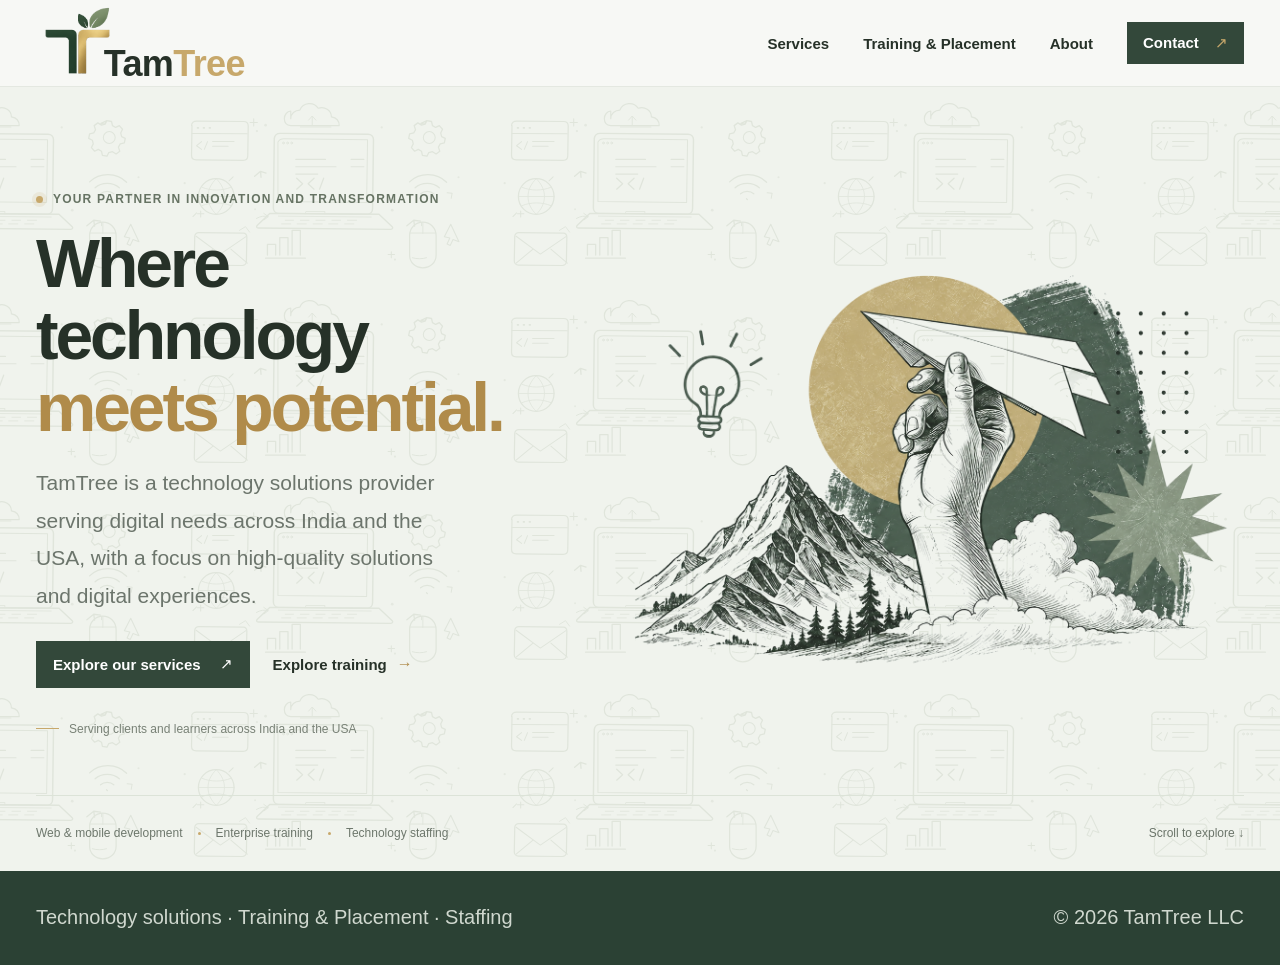
==== commit 105cd40f: "added the new file" ====
--- a/index.html
+++ b/index.html
@@ -1,112 +1,58 @@
 <!doctype html>
 <html lang="en">
-  <head>
-    <meta charset="UTF-8" />
-    <meta name="viewport" content="width=device-width, initial-scale=1.0" />
-    <meta name="theme-color" content="#f7f8f5" />
-    <meta name="description" content="TamTree provides web and mobile app development, full-stack expertise, SAP and PeopleSoft training, and technology staffing." />
-    <title>TamTree | Technology solutions, training &amp; staffing</title>
-    <link rel="stylesheet" href="css/styles.css" />
-    <script src="js/script.js" defer></script>
-  </head>
-  <body>
-    <header class="site-header">
-      <div class="container nav-wrap">
-        <a class="brand" href="#home" aria-label="TamTree home"><img class="brand-logo" src="assets/images/tamtree-logo.png" alt="" /><span>Tam<span>Tree</span></span></a>
-        <button class="menu-toggle" type="button" aria-expanded="false" aria-controls="primary-nav" aria-label="Open navigation"><span></span><span></span></button>
-        <nav class="primary-nav" id="primary-nav" aria-label="Main navigation">
-          <a href="#services">Services</a>
-          <a href="#training">Training &amp; Placement</a>
-          <a href="#about">About</a>
-          <a class="nav-contact" href="#contact">Contact <span aria-hidden="true">↗</span></a>
-        </nav>
+
+<head>
+  <meta charset="UTF-8" />
+  <meta name="viewport" content="width=device-width, initial-scale=1.0" />
+  <meta name="theme-color" content="#f7f8f5" />
+  <meta name="description" content="Discover TamTree's technology solutions, training and staffing services." />
+  <title>Home | TamTree</title>
+  <link rel="stylesheet" href="css/styles.css" />
+  <script src="js/script.js" defer></script>
+</head>
+
+<body>
+  <header class="site-header">
+    <div class="container nav-wrap">
+      <a class="brand" href="index.html" aria-label="TamTree home"><img class="brand-logo"
+          src="assets/brand/Forest Green and Gold Botanical Emblem.png"
+          alt="TamTree botanical emblem logo" /><span>Tam<span class="brand-tree">Tree</span></span></a>
+      <button class="menu-toggle" type="button" aria-expanded="false" aria-controls="primary-nav"
+        aria-label="Open navigation"><span></span><span></span></button>
+      <nav class="primary-nav" id="primary-nav" aria-label="Main navigation">
+        <a href="services.html">Services</a>
+        <a href="training-placement.html">Training &amp; Placement</a>
+        <a href="about.html">About</a>
+        <a class="nav-contact" href="contact.html">Contact <span aria-hidden="true">↗</span></a>
+      </nav>
+    </div>
+  </header>
+  <main class="home-main">
+    <section class="hero" id="home">
+      <div class="container hero-layout">
+        <div class="hero-copy">
+          <p class="eyebrow"><span class="eyebrow-dot"></span> Your partner in innovation and transformation</p>
+          <h1>Where technology<br /><span>meets potential.</span></h1>
+          <p class="hero-intro">TamTree is a technology solutions provider serving digital needs across India and the
+            USA, with a focus on high-quality solutions and digital experiences.</p>
+          <div class="hero-actions"><a class="button button-dark" href="services.html">Explore our services <span
+                aria-hidden="true">↗</span></a><a class="text-link" href="training-placement.html">Explore training
+              <span aria-hidden="true">→</span></a></div>
+          <p class="hero-note"><span></span> Serving clients and learners across India and the USA</p>
+        </div>
+        <div class="hero-art"><img class="hero-illustration" src="assets/illustrations/Paper Airplane of Ideas.png"
+            alt="Paper airplane illustration representing ideas and innovation." /></div>
       </div>
-    </header>
+      <div class="container hero-footer"><span>Web &amp; mobile development</span><i></i><span>Enterprise
+          training</span><i></i><span>Technology staffing</span><a href="services.html">Scroll to explore ↓</a></div>
+    </section>
+  </main>
+  <footer class="site-footer">
+    <div class="container footer-inner">
+      <p>Technology solutions · Training &amp; Placement · Staffing</p><span>© <span id="year">2026</span> TamTree
+        LLC</span>
+    </div>
+  </footer>
+</body>
 
-    <main>
-      <section class="hero" id="home">
-        <div class="container hero-layout">
-          <div class="hero-copy">
-            <p class="eyebrow"><span class="eyebrow-dot"></span> Your partner in innovation and transformation</p>
-            <h1>Where technology<br /><span>meets potential.</span></h1>
-            <p class="hero-intro">TamTree is a technology solutions provider serving digital needs across India and the USA, with a focus on high-quality solutions and digital experiences.</p>
-            <div class="hero-actions"><a class="button button-dark" href="#services">Explore our services <span aria-hidden="true">↗</span></a><a class="text-link" href="#training">Explore training <span aria-hidden="true">→</span></a></div>
-            <p class="hero-note"><span></span> Serving clients and learners across India and the USA</p>
-          </div>
-          <div class="hero-art"><img class="hero-illustration" src="assets/images/hero-illustration.png" alt="A hand launching a paper airplane above mountains, with a light bulb and starburst." /></div>
-        </div>
-        <div class="container hero-footer"><span>Web &amp; mobile development</span><i></i><span>Enterprise training</span><i></i><span>Technology staffing</span><a href="#services">Scroll to explore ↓</a></div>
-      </section>
-
-      <section class="section services-section" id="services">
-        <div class="container">
-          <div class="section-heading-row">
-            <div><p class="eyebrow"><span class="section-number">01</span> Our services</p><h2>Technology for today.<br /><em>Capability for tomorrow.</em></h2></div>
-            <p class="section-intro">From application development to enterprise training and staffing, TamTree supports the people and technology behind your next step.</p>
-          </div>
-          <div class="service-grid">
-            <article class="service-card"><div class="service-meta"><span>01 / DIGITAL</span><span class="service-icon">↗</span></div><div class="service-art" aria-hidden="true"><svg class="service-doodle" viewBox="0 0 240 150"><circle class="doodle-halo" cx="120" cy="75" r="66"/><g class="doodle-stroke"><rect x="43" y="47" width="111" height="68" rx="5"/><path d="M51 55h95v51H51zm32 70h30m-15-10v10m-32 5h65"/><path d="m79 75-12 10 12 10m26-20 12 10-12 10m-5-23-9 26"/><rect x="161" y="62" width="33" height="57" rx="6"/><path d="M170 71h15m-15 7h15m-15 8h15m-15 8h9m3 17h2"/><path d="M162 49c6-11 15-15 26-13m-12-7c10 3 15 10 16 19"/></g></svg></div><h3>Web &amp; mobile app development</h3><p>Developers, designers and architects collaborate on seamless, user-friendly applications. TamTree works from concept to deployment with full-stack technologies and solutions tailored to business requirements.</p><a class="service-link" href="#contact">Discuss a project <span>↗</span></a></article>
-            <article class="service-card"><div class="service-meta"><span>02 / ENGINEERING</span><span class="service-icon">⌘</span></div><div class="service-art" aria-hidden="true"><svg class="service-doodle" viewBox="0 0 240 150"><circle class="doodle-halo" cx="120" cy="75" r="66"/><g class="doodle-stroke"><path d="M141 41c2-13 13-21 26-21 11 0 19 6 22 15 12-4 25 5 25 18 0 9-7 16-16 17"/><rect class="doodle-fill" x="38" y="48" width="103" height="25" rx="8"/><rect class="doodle-fill-light" x="38" y="80" width="103" height="25" rx="8"/><rect class="doodle-fill-mid" x="38" y="112" width="103" height="22" rx="7"/><circle class="doodle-paper" cx="51" cy="60" r="3"/><circle class="doodle-paper" cx="63" cy="60" r="3"/><circle class="doodle-paper" cx="51" cy="92" r="3"/><circle class="doodle-paper" cx="63" cy="92" r="3"/><path d="m166 79 7-8 9 4 7-3 4-9 11 1 3 9 7 4 9-3 6 9-5 8 1 8 7 6-4 10-10 1-5 6-1 10-11 3-6-8-8-2-8 5-9-7 3-10-4-7-9-4 2-11 9-3 4-8z"/><circle cx="193" cy="96" r="9"/></g></svg></div><h3>Full-stack expertise</h3><p>TamTree provides frontend and backend expertise across frameworks, databases and languages, including React, Python and Django, to build dynamic applications.</p><a class="service-link" href="#contact">Explore our expertise <span>↗</span></a></article>
-            <article class="service-card"><div class="service-meta"><span>03 / LEARNING</span><span class="service-icon">＋</span></div><div class="service-art" aria-hidden="true"><svg class="service-doodle" viewBox="0 0 240 150"><circle class="doodle-halo" cx="120" cy="75" r="66"/><g class="doodle-stroke"><rect x="35" y="52" width="137" height="70" rx="6"/><path d="M45 62h117v48H45zm-17 65h151l-13 9H40z"/><path class="doodle-cap" d="m78 84 29-13 30 13-30 14z"/><path d="M90 92v11c10 8 25 8 35 0V92m25-31c0-13 9-22 21-22s21 9 21 22c0 8-4 13-9 18-3 3-4 6-4 10h-17c0-4-1-7-4-10-5-5-9-10-9-18zm11 31h25m-22 8h19m-15 7c2 5 9 5 11 0m-5-34v19"/><path d="m186 23 1-7m18 15 6-5m-47 5-6-5m53 25h7m-65 0h-7"/></g></svg></div><h3>SAP &amp; PeopleSoft training</h3><p>Experienced trainers provide hands-on learning to help individuals and teams use enterprise solutions effectively.</p><a class="service-link" href="#training">Explore training <span>↗</span></a></article>
-            <article class="service-card"><div class="service-meta"><span>04 / TALENT</span><span class="service-icon">↗</span></div><div class="service-art" aria-hidden="true"><svg class="service-doodle" viewBox="0 0 240 150"><circle class="doodle-halo" cx="120" cy="75" r="66"/><g class="doodle-stroke"><circle class="doodle-fill-light" cx="76" cy="74" r="15"/><circle class="doodle-fill-mid" cx="164" cy="74" r="15"/><path class="doodle-fill-light" d="M45 119c2-19 13-31 31-31s29 12 31 31zm88 0c2-19 13-31 31-31s29 12 31 31z"/><circle class="doodle-fill" cx="120" cy="69" r="26"/><path class="doodle-paper" d="M107 106c2-15 6-22 13-22s11 7 13 22z"/><circle cx="120" cy="66" r="10"/><path d="M139 91 170 121" stroke-width="9"/><circle cx="139" cy="91" r="8"/></g></svg></div><h3>Technology staffing</h3><p>Staffing solutions draw on a curated talent pool, including full-stack developers and SAP and PeopleSoft professionals.</p><a class="service-link" href="#contact">Discuss staffing <span>↗</span></a></article>
-            <article class="service-card service-card-ai"><div class="service-meta"><span>05 / ARTIFICIAL INTELLIGENCE</span><span class="service-icon">＋</span></div><div class="service-art" aria-hidden="true"><svg class="service-doodle" viewBox="0 0 240 150"><circle class="doodle-halo" cx="120" cy="75" r="66"/><g class="doodle-stroke"><rect x="34" y="48" width="136" height="74" rx="6"/><path d="M44 58h116v51H44zm-16 69h148l-12 8H40z"/><path d="M61 80h34m-34 11h19"/><text x="61" y="103" fill="#536a53" stroke="none" font-size="19" font-family="Arial, sans-serif" font-weight="700">AI</text><path class="doodle-cap" d="m103 83 28-13 29 13-29 14z"/><path d="M114 92v10c10 7 22 7 32 0V92"/><circle class="doodle-paper" cx="173" cy="46" r="25"/><path d="M160 45c0-8 6-14 13-14s13 6 13 14c0 5-3 8-6 11-2 2-2 4-2 7h-10c0-3 0-5-2-7-3-3-6-6-6-11Z" fill="#f7f8f5"/><path d="M166 66h14m-12 5h10m-7 5c1 3 5 3 6 0m-5-21v16m-1-16c-6-7-5-11-2-11s3 5 2 11m0 0c6-7 5-11 2-11s-3 5-2 11M173 13v-7m17 13 5-5m-44 5-5-5m54 27h7m-65 0h-7" stroke-width="2.5"/></g></svg></div><h3>AI Training &amp; Certification</h3><p>Develop industry-relevant AI skills through a structured training programme combining foundational knowledge, practical applications, and assessments, leading to an AI System Specialist Certificate.</p><a class="service-link" href="#training">Explore AI Training <span>↗</span></a></article>
-          </div>
-        </div>
-      </section>
-
-      <section class="training-section section" id="training">
-        <div class="container training-layout">
-          <div class="training-copy"><p class="eyebrow eyebrow-light"><span class="section-number">02</span> Learning at TamTree</p><h2>Learn by doing.<br /><em>Grow with purpose.</em></h2><p>Explore live classes, interactive sessions and hands-on learning across development, testing and communication. TamTree describes its classes as including career advancement support.</p><a class="button button-light" href="#contact">Ask about training <span aria-hidden="true">↗</span></a><p class="training-note">Ask TamTree for current course availability and career-support details.</p></div>
-          <div class="course-list"><div class="course-list-heading"><span>LEARNING AREAS</span><span>01 — 05</span></div>
-            <article class="course-row"><span>01</span><div><h3>Full-stack development</h3><p>JavaScript · HTML · CSS · MERN Stack · React · Python · Django &amp; more</p></div><span class="course-arrow">↗</span></article>
-            <article class="course-row"><span>02</span><div><h3>SAP &amp; PeopleSoft</h3><p>Enterprise platform training</p></div><span class="course-arrow">↗</span></article>
-            <article class="course-row"><span>03</span><div><h3>Manual testing</h3><p>Precision in testing · Quality assurance expertise</p></div><span class="course-arrow">↗</span></article>
-            <article class="course-row"><span>04</span><div><h3>Communication training</h3><p>Soft skills · Group chat · Language training</p></div><span class="course-arrow">↗</span></article>
-            <article class="course-row"><span>05</span><div><h3>AI Training &amp; Certification</h3><p>Foundational AI knowledge · Practical applications · Assessment · AI System Specialist Certificate</p></div><span class="course-arrow">↗</span></article>
-          </div>
-        </div>
-        <div class="container learning-benefits" aria-label="Training features">
-          <article><span>01</span><h3>Live classes</h3><p>Instructor-led learning sessions.</p></article>
-          <article><span>02</span><h3>Interactive sessions</h3><p>Participate and learn through discussion.</p></article>
-          <article><span>03</span><h3>Hands-on practice</h3><p>Apply learning with coding experience.</p></article>
-          <article><span>04</span><h3>Career support</h3><p>TamTree lists guaranteed career advancement support with its live classes.</p></article>
-        </div>
-      </section>
-
-      <section class="section about-section" id="about">
-        <div class="container">
-          <div class="section-heading-row about-heading"><div><p class="eyebrow"><span class="section-number">03</span> About TamTree</p><h2>Expertise, collaboration<br />and <em>careful execution.</em></h2></div><div class="about-copy"><p>At TamTree, we are a technology solutions provider catering to digital needs, with a global presence spanning India and the USA. The company is committed to high-quality solutions that redefine digital experiences.</p><p>Its approach brings diverse perspectives and cultural insights together with technical expertise, customized solutions, a focus on robust, secure, user-centric quality, and agile collaboration.</p></div></div>
-          <div class="principles-grid">
-            <article class="principle"><span>01 / REACH</span><i>◎</i><h3>Global reach</h3><p>India and USA offices bring diverse perspectives and cultural insights.</p></article>
-            <article class="principle"><span>02 / EXPERTISE</span><i>⌁</i><h3>Expertise meets innovation</h3><p>Technical expertise and creativity for a competitive digital landscape.</p></article>
-            <article class="principle"><span>03 / APPROACH</span><i>◇</i><h3>Customized solutions</h3><p>Tailored to your goals and aligned with your vision.</p></article>
-            <article class="principle"><span>04 / QUALITY</span><i>✓</i><h3>Unwavering quality</h3><p>Robust, secure and user-centric solutions.</p></article>
-            <article class="principle"><span>05 / DELIVERY</span><i>↗</i><h3>Agile approach</h3><p>Rapid iterations, continuous collaboration and flexible solutions.</p></article>
-          </div>
-          <div class="technology-row"><span class="technology-label">TECHNOLOGIES COVERED</span><div class="technology-chips"><span>React</span><span>MongoDB</span><span>SQL</span><span>Webflow</span><span>.NET</span><span>Node</span><span>React Native</span><span>Angular</span><span>Python</span><span>Django</span><span>Hugging Face</span><span>LangChain</span><span>LangGraph</span><span>MCP</span><span>GitHub Copilot</span><span>ChromaDB</span><span>Pinecone</span><span>FastAPI</span><span>Docker</span><span>AWS</span><span>Prompt Engineering</span><span>RAG</span></div></div>
-        </div>
-      </section>
-
-      <section class="contact-section section" id="contact">
-        <div class="container">
-          <div class="contact-heading"><div><p class="eyebrow eyebrow-light"><span class="section-number">04</span> Contact us</p><h2>Let’s talk about<br /><em>what you need.</em></h2></div><p>Partner with TamTree for technology solutions, training or staffing. Contact the office nearest to you.</p></div>
-          <div class="contact-grid">
-            <article class="contact-card"><span class="contact-kicker">TAMTREE / INDIA</span><h3>Namakkal, Tamil Nadu</h3><p>1/62 Kilsathambur<br />Namakkal, Tamil Nadu 637207<br />India</p><a href="tel:+916369669424">+91 6369669424 <span>↗</span></a></article>
-            <article class="contact-card"><span class="contact-kicker">TAMTREE / USA</span><h3>Austin, Texas</h3><p>5900 Blcones Drive, STE 100<br />Austin, TX 78731<br />USA</p><a href="tel:+19725232289">+1 (972) 523-2289 <span>↗</span></a></article>
-            <div class="contact-aside"><img class="aside-mark" src="assets/images/tamtree-logo.png" alt="" /><span class="aside-kicker">TAMTREE / ONLINE</span><h3 class="aside-title">Visit TamTree online</h3><a class="aside-website" href="https://tamtreellc.com/" target="_blank" rel="noopener noreferrer">tamtreellc.com <span aria-hidden="true">↗</span></a><p class="aside-services">Technology · Training · Staffing</p><span class="aside-caption">India · USA</span></div>
-          </div>
-          <div class="contact-lower">
-            <div class="growth-card"><img src="assets/images/growth-animation.gif" alt="Animated sage-green illustration of a person watering a young plant." /><p>We delight in your growth</p></div>
-            <form class="contact-form" id="contact-form">
-              <h3>Send Message</h3>
-              <div class="form-fields"><label>Name<input name="name" autocomplete="name" required /></label><label>Email<input name="email" type="email" autocomplete="email" required /></label><label class="message-field">Message<textarea name="message" rows="3" required></textarea></label></div>
-              <div class="form-submit-row"><button class="button button-dark" type="submit">Submit <span aria-hidden="true">↗</span></button><p class="form-note" id="form-note"></p></div>
-            </form>
-          </div>
-        </div>
-      </section>
-    </main>
-
-    <footer class="site-footer"><div class="container footer-inner"><a class="brand footer-brand" href="#home"><img class="brand-logo" src="assets/images/tamtree-logo.png" alt="" /><span>Tam<span>Tree</span></span></a><p>Technology solutions · Training &amp; Placement · Staffing</p><span>© <span id="year">2026</span> TamTree LLC</span></div></footer>
-  </body>
-</html>
+</html>
--- a/css/styles.css
+++ b/css/styles.css
@@ -11,403 +11,2934 @@
   --paper: #f7f8f5;
   --muted: #6c756c;
   --line: #e1e5df;
+  --gold: #c7a86b;
+  --gold-deep: #b08b4a;
+  --terracotta: #a8674a;
+  --slate: #8d9aa3;
   --heading: 'Manrope', 'Segoe UI', sans-serif;
 }
-* { box-sizing: border-box; }
-html { scroll-behavior: smooth; scroll-padding-top: 86px; }
-body { margin: 0; min-width: 320px; }
-a { color: inherit; text-decoration: none; }
-button, a { -webkit-tap-highlight-color: transparent; }
-button { font: inherit; }
-.container { width: min(1160px, calc(100% - 64px)); margin: 0 auto; }
-.section { padding: 102px 0; }
-h1, h2, h3, p { margin-top: 0; }
-h1, h2, h3 { font-family: var(--heading); }
-
-.site-header { position: sticky; z-index: 10; top: 0; background: rgba(247, 248, 245, .95); backdrop-filter: blur(12px); border-bottom: 1px solid rgba(225, 229, 223, .85); }
-.nav-wrap { height: 74px; display: flex; align-items: center; justify-content: space-between; }
-.brand { display: inline-flex; align-items: center; flex-wrap: nowrap; gap: 10px; font: 750 18px var(--heading); letter-spacing: -.6px; white-space: nowrap; }
-.brand > span:last-child { transform: translate(-25%, 50%); }
-.brand > span:last-child > span { font-weight: 500; }
-.brand-logo { width: 47px; height: 47px; display: block; object-fit: contain; transform: translateY(-3px) scale(1.3); transform-origin: center; }
-.site-header .brand { align-items: center; gap: 20px; font-size: 36px; }
-.site-header .brand-logo { width: 83px; height: 83px; }
-.primary-nav { display: flex; align-items: center; gap: 34px; font-size: 12px; font-weight: 600; }
-.primary-nav > a:not(.nav-contact):hover { color: #718368; }
-.nav-contact { padding: 12px 16px; background: var(--forest); color: #fff; }
-.nav-contact span { padding-left: 12px; color: #c5d0be; }
-.menu-toggle { display: none; }
-
-.hero { padding: 71px 0 0; background: #f0f3ed; }
-.hero-layout { display: grid; grid-template-columns: 1.02fr .98fr; align-items: center; gap: 55px; min-height: 420px; }
-.hero-copy { position: relative; padding: 17px 0; }
-.eyebrow { display: flex; align-items: center; gap: 10px; margin: 0 0 22px; color: #667363; font-size: 9px; font-weight: 700; letter-spacing: 1.2px; text-transform: uppercase; }
-.eyebrow-dot { width: 7px; height: 7px; border-radius: 50%; background: #899b7c; box-shadow: 0 0 0 4px rgba(137, 155, 124, .13); }
-h1 { margin-bottom: 20px; font-size: clamp(43px, 4.7vw, 59px); font-weight: 620; line-height: 1.06; letter-spacing: -3.1px; }
-h1 span { color: #788c6e; }
-.hero-intro { max-width: 430px; margin-bottom: 26px; color: var(--muted); font-size: 14px; line-height: 1.8; }
-.hero-actions { display: flex; align-items: center; flex-wrap: wrap; gap: 23px; }
-.button { min-height: 47px; display: inline-flex; align-items: center; justify-content: center; gap: 19px; padding: 0 17px; border: 0; font-size: 11px; font-weight: 650; transition: background .2s, transform .2s; }
-.button:hover { transform: translateY(-2px); }
-.button span { font-size: 15px; }
-.button-dark { background: var(--forest); color: #fff; }.button-dark:hover { background: #465d4a; }
-.text-link { display: inline-flex; align-items: center; gap: 10px; font-size: 11px; font-weight: 650; }
-.text-link span { color: #7d916f; font-size: 16px; }
-.hero-note { display: flex; align-items: center; gap: 10px; margin: 34px 0 0; color: #788176; font-size: 9px; }
-.hero-note span { width: 23px; height: 1px; background: #8b9d7d; }
-.hero-art { position: relative; height: 350px; overflow: visible; }
-.hero-illustration { display: block; width: 100%; height: 100%; object-fit: contain; }
-.hero-footer { display: flex; align-items: center; gap: 15px; min-height: 64px; margin-top: 35px; border-top: 1px solid #dce3d8; color: #6d776c; font-size: 9px; }
-.hero-footer i { width: 3px; height: 3px; border-radius: 50%; background: #9aa693; }.hero-footer a { margin-left: auto; color: #6b756a; }.hero-footer a:hover { color: #354b39; }
-
-.services-section { background: #f8f9f6; }
-.section-heading-row { display: flex; align-items: flex-end; justify-content: space-between; gap: 48px; margin-bottom: 39px; }
-.section-number { width: 21px; height: 21px; display: grid; place-items: center; border: 1px solid #d9e0d5; color: #74846c; font: 650 8px var(--heading); letter-spacing: 0; }
-.section-heading-row h2, .training-copy h2, .contact-heading h2 { margin: 0; font-size: clamp(36px, 4vw, 49px); font-weight: 590; line-height: 1.14; letter-spacing: -2.3px; }
-.section-heading-row h2 em, .contact-heading h2 em { color: #798d70; font-style: normal; }
-.section-intro { max-width: 350px; margin: 0 0 4px; color: #6d756d; font-size: 11px; line-height: 1.85; }
-.service-grid { display: grid; grid-template-columns: repeat(6, minmax(0, 1fr)); gap: 16px; }
-.service-card { min-height: 320px; display: flex; flex-direction: column; padding: 17px 17px 16px; border: 1px solid #e4e8e2; background: #fff; transition: transform .2s, box-shadow .2s, border-color .2s; }
-.service-grid > .service-card { grid-column: span 2; }
-.service-grid > .service-card:nth-child(4) { grid-column: 2 / span 2; grid-row: 2; }
-.service-grid > .service-card:nth-child(5) { grid-column: 4 / span 2; grid-row: 2; }
-.service-card:hover { transform: translateY(-3px); border-color: #cfd8c8; box-shadow: 0 10px 24px rgba(44, 60, 43, .06); }
-.service-meta { display: flex; align-items: center; justify-content: space-between; color: #798078; font-size: 8px; font-weight: 700; letter-spacing: 1px; }
-.service-icon { width: 28px; height: 28px; display: grid; place-items: center; border: 1px solid #e4e9e1; color: #708366; font-size: 13px; }
-.service-art { position: relative; height: 94px; display: flex; align-items: center; justify-content: center; overflow: hidden; margin: 16px 0 15px; background: #edf1e9; }
-.service-art:has(.service-doodle) { background: transparent; }
-.service-doodle { display: block; width: 100%; height: 100%; overflow: visible; }
-.doodle-halo { fill: #e9eee5; stroke: none; }
-.doodle-stroke { fill: none; stroke: #536a53; stroke-width: 3; stroke-linecap: round; stroke-linejoin: round; }
-.doodle-fill { fill: #536a53; stroke: #536a53; }
-.doodle-fill-light { fill: #a6b59b; stroke: #829477; }
-.doodle-fill-mid { fill: #829477; stroke: #829477; }
-.doodle-paper { fill: #f7f8f5; stroke: #f7f8f5; }
-.doodle-cap { fill: #536a53; stroke: #536a53; }
-.art-code { gap: 5px; background: linear-gradient(135deg, #e9eee5, #f4f5f1); color: #718366; font: 700 25px ui-monospace, monospace; }.art-code i { width: 43px; height: 2px; background: #aebba5; }
-.art-stack { gap: 6px; background: #f0f2ee; }.art-stack span { padding: 6px 7px; border: 1px solid #e2e7df; background: #fff; color: #63755b; font: 650 7px ui-monospace, monospace; letter-spacing: .3px; }.art-stack span:nth-child(2) { transform: translateY(-9px); background: #e6ece1; }
-.art-enterprise { gap: 8px; background: #ebefe8; }.art-enterprise span:first-child { padding: 9px 12px; background: #607657; color: #fff; font-size: 11px; font-weight: 750; letter-spacing: 1px; }.art-enterprise i { width: 1px; height: 24px; background: #c4cec0; }.art-enterprise span:last-child { padding: 8px 9px; background: #fff; color: #485548; font-size: 8px; font-weight: 650; }
-.art-people { background: #e9eee6; }.art-people i { z-index: 1; width: 27px; height: 27px; margin: 0 -3px; border: 4px solid #e9eee6; border-radius: 50%; background: #718667; }.art-people i:nth-child(2) { width: 35px; height: 35px; background: #a6b59b; }.art-people i:nth-child(3) { background: #435844; }.art-people span { position: absolute; bottom: 12px; width: 95px; height: 30px; border: 1px solid rgba(74, 97, 68, .23); border-radius: 50%; }
-.service-card h3 { margin: 0 0 8px; font-size: 13px; font-weight: 700; line-height: 1.42; letter-spacing: -.2px; }.service-card > p { margin-bottom: 16px; color: #6d756d; font-size: 9px; line-height: 1.75; }
-.service-link { display: flex; align-items: center; justify-content: space-between; gap: 7px; margin-top: auto; padding-top: 10px; border-top: 1px solid #edf0eb; font-size: 9px; font-weight: 650; }.service-link span { color: #708467; font-size: 13px; }
-
-.training-section { background: #304437; color: #fff; }
-.training-layout { display: grid; grid-template-columns: .9fr 1.1fr; gap: 10%; align-items: start; }
-.eyebrow-light { color: #d0d7cd; }.training-copy h2 { font-size: clamp(37px, 4vw, 50px); }.training-copy h2 em { color: #c5d1bb; font-style: normal; }
-.training-copy > p:not(.eyebrow) { max-width: 405px; margin: 19px 0 23px; color: #d1d8d0; font-size: 11px; line-height: 1.85; }
-.button-light { background: #eef1eb; color: #2c4031; }.button-light:hover { background: #fff; }.training-note { margin: 22px 0 0 !important; color: #c4cec3 !important; font-size: 8px !important; }
-.course-list-heading { display: flex; justify-content: space-between; padding-bottom: 13px; border-bottom: 1px solid rgba(255,255,255,.23); color: #cbd3ca; font-size: 8px; font-weight: 700; letter-spacing: 1.15px; }
-.course-row { display: grid; grid-template-columns: 29px 1fr 16px; align-items: center; gap: 11px; min-height: 67px; border-bottom: 1px solid rgba(255,255,255,.15); }.course-row > span:first-child { color: #c0d0b5; font: 600 9px ui-monospace, monospace; }.course-row h3 { margin: 0 0 4px; font-size: 10px; font-weight: 650; }.course-row p { margin: 0; color: #c6cec4; font-size: 8px; line-height: 1.55; }.course-arrow { color: #c3d0b9; font-size: 13px; }
-.learning-benefits { display: grid; grid-template-columns: repeat(4, 1fr); gap: 20px; margin-top: 48px; padding-top: 22px; border-top: 1px solid rgba(255,255,255,.2); }
-.learning-benefits article { position: relative; padding-left: 30px; }
-.learning-benefits article > span { position: absolute; left: 0; top: 2px; color: #bdcdb2; font: 600 9px ui-monospace, monospace; }
-.learning-benefits h3 { margin: 0 0 6px; font-size: 10px; font-weight: 650; }
-.learning-benefits p { margin: 0; color: #c5cec3; font-size: 8px; line-height: 1.6; }
-
-.about-section { background: #fff; }.about-heading { margin-bottom: 42px; }.about-copy { max-width: 390px; }.about-copy p { margin: 0 0 12px; color: #6b746b; font-size: 10px; line-height: 1.8; }.principles-grid { display: grid; grid-template-columns: repeat(5, 1fr); border-top: 1px solid var(--line); border-bottom: 1px solid var(--line); }.principle { position: relative; min-height: 165px; padding: 17px 15px 15px 0; }.principle + .principle { padding-left: 17px; border-left: 1px solid var(--line); }.principle > span { color: #7b847b; font-size: 7px; font-weight: 700; letter-spacing: .8px; }.principle > i { position: absolute; top: 14px; right: 13px; color: #85987a; font-size: 17px; font-style: normal; }.principle h3 { margin: 32px 0 7px; font-size: 11px; font-weight: 700; }.principle p { max-width: 190px; margin: 0; color: #737a73; font-size: 8px; line-height: 1.7; }
-.technology-row { display: grid; grid-template-columns: 165px 1fr; gap: 21px; align-items: start; margin-top: 29px; }.technology-label { padding-top: 8px; color: #6f786f; font-size: 8px; font-weight: 700; letter-spacing: 1px; }.technology-chips { display: flex; flex-wrap: wrap; gap: 7px; }.technology-chips span { padding: 7px 9px; border: 1px solid #e5e9e3; background: #fafbf9; color: #5e695f; font-size: 8px; font-weight: 550; }
-
-.contact-section { background: #f0f3ed; }.contact-heading { display: flex; align-items: flex-end; justify-content: space-between; gap: 50px; margin-bottom: 34px; }.contact-heading h2 { font-size: clamp(40px, 4.2vw, 53px); }.contact-heading h2 em { color: #798d70; font-style: normal; }.contact-heading > p { max-width: 340px; margin: 0 0 4px; color: #687268; font-size: 11px; line-height: 1.8; }
-.contact-grid { display: grid; grid-template-columns: 1fr 1fr .8fr; gap: 12px; }.contact-card { min-height: 205px; padding: 20px; border: 1px solid #e2e7de; border-top: 3px solid #9eae93; background: #fff; }.contact-kicker { color: #737c72; font-size: 8px; font-weight: 700; letter-spacing: 1px; }.contact-card h3 { margin: 16px 0 8px; font-size: 15px; }.contact-card p { margin-bottom: 12px; color: #697269; font-size: 9px; line-height: 1.7; }.contact-card a { display: inline-flex; align-items: center; gap: 10px; font-size: 10px; font-weight: 700; }.contact-card a span { color: #718467; font-size: 13px; }
-.contact-aside { position: relative; display: flex; flex-direction: column; justify-content: flex-end; overflow: hidden; min-height: 205px; padding: 20px; background: #e3e9df; color: #334437; }.aside-mark { position: absolute; top: 12px; right: 17px; width: 105px; height: 105px; object-fit: contain; opacity: .14; }.contact-aside p { position: relative; margin: 0 0 14px; font: 600 13px/1.65 var(--heading); }.aside-caption { position: relative; padding-top: 10px; border-top: 1px solid #cbd5c5; color: #687568; font-size: 8px; letter-spacing: .7px; }.address-note { margin: 11px 0 0; color: #727b71; font-size: 8px; }
-.contact-lower { display: grid; grid-template-columns: .8fr 2.2fr; gap: 14px; margin-top: 18px; }
-.growth-card, .contact-form { padding: 22px; border: 1px solid #e2e7de; background: #fff; }
-.growth-card { display: flex; flex-direction: column; align-items: center; justify-content: space-between; min-height: 130px; }
-.growth-card img { display: block; width: 100%; max-width: 250px; flex: 1 1 auto; min-height: 0; object-fit: contain; transform: scale(1.15); }
-.growth-card p { margin: 12px 0 0; color: #33483a; font: 600 18px/1.3 var(--heading); text-align: center; }
-.contact-form h3 { margin: 0 0 16px; font: 650 20px var(--heading); }
-.form-fields { display: grid; grid-template-columns: 1fr 1fr; gap: 14px; }
-.form-fields label { display: flex; flex-direction: column; gap: 6px; color: #526052; font-size: 11px; font-weight: 600; }
-.form-fields input, .form-fields textarea { width: 100%; border: 1px solid #dce3d8; border-radius: 0; padding: 10px 11px; background: #fbfcfa; color: var(--ink); font: 13px var(--sans, 'DM Sans', sans-serif); }
-.form-fields textarea { min-height: 82px; resize: vertical; }
-.message-field { grid-column: 1 / -1; }
-.form-submit-row { display: flex; align-items: center; gap: 15px; margin-top: 14px; }
-.form-submit-row .button { cursor: pointer; }
-.form-note { margin: 0; color: #747d73; font-size: 10px; line-height: 1.55; }
-.site-footer { background: #25372a; color: #fff; }.footer-inner { min-height: 74px; display: flex; align-items: center; justify-content: space-between; gap: 18px; }.footer-brand { font-size: 14px; }.footer-brand .brand-logo { width: 49px; height: 49px; filter: brightness(1.7); transform: translateY(-6px) scale(1.3); }.footer-inner > p, .footer-inner > span { margin: 0; color: #d0d8cf; font-size: 8px; }
-:focus-visible { outline: 3px solid #9aab8e; outline-offset: 4px; }
+
+* {
+  box-sizing: border-box;
+}
+
+html {
+  scroll-behavior: smooth;
+  scroll-padding-top: 86px;
+}
+
+body {
+  min-height: 100vh;
+  display: flex;
+  flex-direction: column;
+  margin: 0;
+  min-width: 320px;
+}
+
+a {
+  color: inherit;
+  text-decoration: none;
+}
+
+button,
+a {
+  -webkit-tap-highlight-color: transparent;
+}
+
+button {
+  font: inherit;
+}
+
+.container {
+  width: min(1160px, calc(100% - 64px));
+  margin: 0 auto;
+}
+
+.section {
+  padding: 102px 0;
+}
+
+h1,
+h2,
+h3,
+p {
+  margin-top: 0;
+}
+
+h1,
+h2,
+h3 {
+  font-family: var(--heading);
+}
+
+.site-header {
+  position: sticky;
+  z-index: 10;
+  top: 0;
+  background: rgba(247, 248, 245, .95);
+  backdrop-filter: blur(12px);
+  border-bottom: 1px solid rgba(225, 229, 223, .85);
+}
+
+.nav-wrap {
+  height: 74px;
+  display: flex;
+  align-items: center;
+  justify-content: space-between;
+}
+
+.brand {
+  display: inline-flex;
+  align-items: center;
+  flex-wrap: nowrap;
+  gap: 10px;
+  font: 750 18px var(--heading);
+  letter-spacing: -.6px;
+  white-space: nowrap;
+}
+
+.brand>span:last-child {
+  transform: translate(-25%, 50%);
+}
+
+.brand>span:last-child>span {
+  font-weight: 700;
+}
+
+.brand-tree {
+  color: var(--gold);
+  font-weight: 700;
+}
+
+.brand-logo {
+  width: 47px;
+  height: 47px;
+  display: block;
+  object-fit: contain;
+  transform: translateY(-3px) scale(1.3);
+  transform-origin: center;
+  border-radius: 12px;
+  background: transparent;
+  box-shadow: none;
+}
+
+.site-header .brand {
+  align-items: center;
+  gap: 20px;
+  font-size: 36px;
+}
+
+.site-header .brand-logo {
+  width: 83px;
+  height: 83px;
+}
+
+.primary-nav {
+  display: flex;
+  align-items: center;
+  gap: 34px;
+  font-size: 12px;
+  font-weight: 600;
+}
+
+.primary-nav>a:not(.nav-contact):hover {
+  color: var(--terracotta);
+}
+
+.nav-contact {
+  padding: 12px 16px;
+  background: var(--forest);
+  color: #fff;
+}
+
+.nav-contact span {
+  padding-left: 12px;
+  color: var(--gold);
+}
+
+.menu-toggle {
+  display: none;
+}
+
+.hero {
+  padding: 71px 0 0;
+  background: #f0f3ed;
+}
+
+.hero-layout {
+  display: grid;
+  grid-template-columns: 1.02fr .98fr;
+  align-items: center;
+  gap: 55px;
+  min-height: 420px;
+}
+
+.hero-copy {
+  position: relative;
+  padding: 17px 0;
+}
+
+.eyebrow {
+  display: flex;
+  align-items: center;
+  gap: 10px;
+  margin: 0 0 22px;
+  color: #667363;
+  font-size: 9px;
+  font-weight: 700;
+  letter-spacing: 1.2px;
+  text-transform: uppercase;
+}
+
+.eyebrow-dot {
+  width: 7px;
+  height: 7px;
+  border-radius: 50%;
+  background: var(--gold);
+  box-shadow: 0 0 0 4px rgba(200, 169, 107, .15);
+}
+
+h1 {
+  margin-bottom: 20px;
+  font-size: clamp(43px, 4.7vw, 59px);
+  font-weight: 620;
+  line-height: 1.06;
+  letter-spacing: -3.1px;
+}
+
+h1 span {
+  color: var(--gold-deep);
+}
+
+.hero-intro {
+  max-width: 430px;
+  margin-bottom: 26px;
+  color: var(--muted);
+  font-size: 14px;
+  line-height: 1.8;
+}
+
+.hero-actions {
+  display: flex;
+  align-items: center;
+  flex-wrap: wrap;
+  gap: 23px;
+}
+
+.button {
+  min-height: 47px;
+  display: inline-flex;
+  align-items: center;
+  justify-content: center;
+  gap: 19px;
+  padding: 0 17px;
+  border: 0;
+  font-size: 11px;
+  font-weight: 650;
+  transition: background .2s, transform .2s;
+}
+
+.button:hover {
+  transform: translateY(-2px);
+}
+
+.button span {
+  font-size: 15px;
+}
+
+.button-dark {
+  background: var(--forest);
+  color: #fff;
+}
+
+.button-dark:hover {
+  background: var(--gold-deep);
+}
+
+.text-link {
+  display: inline-flex;
+  align-items: center;
+  gap: 10px;
+  font-size: 11px;
+  font-weight: 650;
+}
+
+.text-link span {
+  color: var(--gold-deep);
+  font-size: 16px;
+}
+
+.hero-note {
+  display: flex;
+  align-items: center;
+  gap: 10px;
+  margin: 34px 0 0;
+  color: #788176;
+  font-size: 9px;
+}
+
+.hero-note span {
+  width: 23px;
+  height: 1px;
+  background: var(--gold);
+}
+
+.hero-art {
+  position: relative;
+  height: 350px;
+  overflow: visible;
+}
+
+.hero-illustration {
+  display: block;
+  width: 100%;
+  height: 100%;
+  object-fit: contain;
+  filter: saturate(.82) contrast(.9) brightness(1.04);
+  opacity: .96;
+}
+
+.hero-footer {
+  display: flex;
+  align-items: center;
+  gap: 15px;
+  min-height: 64px;
+  margin-top: 35px;
+  border-top: 1px solid #dce3d8;
+  color: #6d776c;
+  font-size: 9px;
+}
+
+.hero-footer i {
+  width: 3px;
+  height: 3px;
+  border-radius: 50%;
+  background: var(--gold);
+}
+
+.hero-footer a {
+  margin-left: auto;
+  color: #6b756a;
+}
+
+.hero-footer a:hover {
+  color: var(--gold);
+}
+
+.services-section {
+  background: #f8f9f6;
+}
+
+.section-heading-row {
+  display: flex;
+  align-items: flex-end;
+  justify-content: space-between;
+  gap: 48px;
+  margin-bottom: 39px;
+}
+
+.section-number {
+  width: 21px;
+  height: 21px;
+  display: grid;
+  place-items: center;
+  border: 1px solid rgba(200, 169, 107, .5);
+  color: var(--gold);
+  font: 650 8px var(--heading);
+  letter-spacing: 0;
+}
+
+.section-heading-row h2,
+.training-copy h2,
+.contact-heading h2 {
+  margin: 0;
+  font-size: clamp(36px, 4vw, 49px);
+  font-weight: 590;
+  line-height: 1.14;
+  letter-spacing: -2.3px;
+}
+
+.section-heading-row h2 em,
+.contact-heading h2 em {
+  color: var(--gold-deep);
+  font-style: normal;
+}
+
+.section-intro {
+  max-width: 350px;
+  margin: 0 0 4px;
+  color: #6d756d;
+  font-size: 11px;
+  line-height: 1.85;
+}
+
+.service-grid {
+  display: grid;
+  grid-template-columns: repeat(3, minmax(0, 1fr));
+  gap: 16px;
+}
+
+.service-card {
+  min-height: 320px;
+  display: flex;
+  flex-direction: column;
+  padding: 17px 17px 16px;
+  border: 1px solid #e4e8e2;
+  background: #fff;
+  transition: transform .2s, box-shadow .2s, border-color .2s;
+}
+
+.service-grid>.service-card {
+  grid-column: span 1;
+}
+
+.service-card:hover {
+  transform: translateY(-3px);
+  border-color: rgba(199, 168, 107, .9);
+  box-shadow: 0 10px 24px rgba(176, 139, 74, .12), 0 12px 28px rgba(168, 103, 74, .08);
+}
+
+.service-meta {
+  display: flex;
+  align-items: center;
+  justify-content: space-between;
+  color: #798078;
+  font-size: 8px;
+  font-weight: 700;
+  letter-spacing: 1px;
+}
+
+.service-icon {
+  width: 28px;
+  height: 28px;
+  display: grid;
+  place-items: center;
+  border: 1px solid rgba(199, 168, 107, .7);
+  color: var(--gold-deep);
+  font-size: 13px;
+}
+
+.service-art {
+  position: relative;
+  height: 94px;
+  display: flex;
+  align-items: center;
+  justify-content: center;
+  overflow: hidden;
+  margin: 16px 0 15px;
+  background: #edf1e9;
+}
+
+.service-art:has(.service-doodle) {
+  background: transparent;
+}
+
+.service-doodle {
+  display: block;
+  width: 100%;
+  height: 100%;
+  overflow: visible;
+}
+
+.doodle-halo {
+  fill: #e9eee5;
+  stroke: none;
+}
+
+.doodle-stroke {
+  fill: none;
+  stroke: #536a53;
+  stroke-width: 3;
+  stroke-linecap: round;
+  stroke-linejoin: round;
+}
+
+.doodle-fill {
+  fill: #536a53;
+  stroke: #536a53;
+}
+
+.doodle-fill-light {
+  fill: #a6b59b;
+  stroke: #829477;
+}
+
+.doodle-fill-mid {
+  fill: #829477;
+  stroke: #829477;
+}
+
+.doodle-paper {
+  fill: #f7f8f5;
+  stroke: #f7f8f5;
+}
+
+.doodle-cap {
+  fill: #536a53;
+  stroke: #536a53;
+}
+
+.art-code {
+  gap: 5px;
+  background: linear-gradient(135deg, #e9eee5, #f4f5f1);
+  color: #718366;
+  font: 700 25px ui-monospace, monospace;
+}
+
+.art-code i {
+  width: 43px;
+  height: 2px;
+  background: #aebba5;
+}
+
+.art-stack {
+  gap: 6px;
+  background: #f0f2ee;
+}
+
+.art-stack span {
+  padding: 6px 7px;
+  border: 1px solid #e2e7df;
+  background: #fff;
+  color: #63755b;
+  font: 650 7px ui-monospace, monospace;
+  letter-spacing: .3px;
+}
+
+.art-stack span:nth-child(2) {
+  transform: translateY(-9px);
+  background: #e6ece1;
+}
+
+.art-enterprise {
+  gap: 8px;
+  background: #ebefe8;
+}
+
+.art-enterprise span:first-child {
+  padding: 9px 12px;
+  background: #607657;
+  color: #fff;
+  font-size: 11px;
+  font-weight: 750;
+  letter-spacing: 1px;
+}
+
+.art-enterprise i {
+  width: 1px;
+  height: 24px;
+  background: #c4cec0;
+}
+
+.art-enterprise span:last-child {
+  padding: 8px 9px;
+  background: #fff;
+  color: #485548;
+  font-size: 8px;
+  font-weight: 650;
+}
+
+.art-people {
+  background: #e9eee6;
+}
+
+.art-people i {
+  z-index: 1;
+  width: 27px;
+  height: 27px;
+  margin: 0 -3px;
+  border: 4px solid #e9eee6;
+  border-radius: 50%;
+  background: #718667;
+}
+
+.art-people i:nth-child(2) {
+  width: 35px;
+  height: 35px;
+  background: #a6b59b;
+}
+
+.art-people i:nth-child(3) {
+  background: #435844;
+}
+
+.art-people span {
+  position: absolute;
+  bottom: 12px;
+  width: 95px;
+  height: 30px;
+  border: 1px solid rgba(74, 97, 68, .23);
+  border-radius: 50%;
+}
+
+.service-card h3 {
+  margin: 0 0 8px;
+  font-size: 13px;
+  font-weight: 700;
+  line-height: 1.42;
+  letter-spacing: -.2px;
+}
+
+.service-card>p {
+  margin-bottom: 16px;
+  color: #6d756d;
+  font-size: 9px;
+  line-height: 1.75;
+}
+
+.service-link {
+  display: flex;
+  align-items: center;
+  justify-content: space-between;
+  gap: 7px;
+  margin-top: auto;
+  padding-top: 10px;
+  border-top: 1px solid #edf0eb;
+  font-size: 9px;
+  font-weight: 650;
+}
+
+.service-link span {
+  color: var(--gold-deep);
+  font-size: 13px;
+}
+
+.training-section {
+  background: #304437;
+  color: #fff;
+}
+
+.training-layout {
+  display: grid;
+  grid-template-columns: .9fr 1.1fr;
+  gap: 10%;
+  align-items: start;
+}
+
+.eyebrow-light {
+  color: #d0d7cd;
+}
+
+.training-copy h2 {
+  font-size: clamp(37px, 4vw, 50px);
+}
+
+.training-copy h2 em {
+  color: var(--gold);
+  font-style: normal;
+}
+
+.training-copy>p:not(.eyebrow) {
+  max-width: 405px;
+  margin: 19px 0 23px;
+  color: #d1d8d0;
+  font-size: 11px;
+  line-height: 1.85;
+}
+
+.button-light {
+  background: #eef1eb;
+  color: #2c4031;
+}
+
+.button-light:hover {
+  background: #fff;
+}
+
+.training-note {
+  margin: 22px 0 0 !important;
+  color: #c4cec3 !important;
+  font-size: 8px !important;
+}
+
+.course-list-heading {
+  display: flex;
+  justify-content: space-between;
+  padding-bottom: 13px;
+  border-bottom: 1px solid rgba(200, 169, 107, .28);
+  color: #cbd3ca;
+  font-size: 8px;
+  font-weight: 700;
+  letter-spacing: 1.15px;
+}
+
+.course-row {
+  display: grid;
+  grid-template-columns: 29px 1fr 16px;
+  align-items: center;
+  gap: 11px;
+  min-height: 67px;
+  border-bottom: 1px solid rgba(255, 255, 255, .15);
+}
+
+.course-row>span:first-child {
+  color: var(--gold);
+  font: 600 9px ui-monospace, monospace;
+}
+
+.course-row h3 {
+  margin: 0 0 4px;
+  font-size: 10px;
+  font-weight: 650;
+}
+
+.course-row p {
+  margin: 0;
+  color: #c6cec4;
+  font-size: 8px;
+  line-height: 1.55;
+}
+
+.course-arrow {
+  color: var(--gold-deep);
+  font-size: 13px;
+}
+
+.learning-benefits {
+  display: grid;
+  grid-template-columns: repeat(4, 1fr);
+  gap: 20px;
+  margin-top: 48px;
+  padding-top: 22px;
+  border-top: 1px solid rgba(255, 255, 255, .2);
+}
+
+.learning-benefits article {
+  position: relative;
+  padding-left: 30px;
+}
+
+.learning-benefits article>span {
+  position: absolute;
+  left: 0;
+  top: 2px;
+  color: var(--gold);
+  font: 600 9px ui-monospace, monospace;
+}
+
+.learning-benefits h3 {
+  margin: 0 0 6px;
+  font-size: 10px;
+  font-weight: 650;
+}
+
+.learning-benefits p {
+  margin: 0;
+  color: #c5cec3;
+  font-size: 8px;
+  line-height: 1.6;
+}
+
+.about-section {
+  background: #fff;
+}
+
+.about-heading {
+  margin-bottom: 42px;
+}
+
+.about-copy {
+  max-width: 390px;
+}
+
+.about-copy p {
+  margin: 0 0 12px;
+  color: #6b746b;
+  font-size: 10px;
+  line-height: 1.8;
+}
+
+.principles-grid {
+  display: grid;
+  grid-template-columns: repeat(5, 1fr);
+  border-top: 1px solid var(--line);
+  border-bottom: 1px solid var(--line);
+}
+
+.principle {
+  position: relative;
+  min-height: 165px;
+  padding: 17px 15px 15px 0;
+}
+
+.principle+.principle {
+  padding-left: 17px;
+  border-left: 1px solid var(--line);
+}
+
+.principle>span {
+  color: #7b847b;
+  font-size: 7px;
+  font-weight: 700;
+  letter-spacing: .8px;
+}
+
+.principle>i {
+  position: absolute;
+  top: 14px;
+  right: 13px;
+  color: #85987a;
+  font-size: 17px;
+  font-style: normal;
+}
+
+.principle h3 {
+  margin: 32px 0 7px;
+  font-size: 11px;
+  font-weight: 700;
+}
+
+.principle p {
+  max-width: 190px;
+  margin: 0;
+  color: #737a73;
+  font-size: 8px;
+  line-height: 1.7;
+}
+
+.technology-row {
+  display: grid;
+  grid-template-columns: 165px 1fr;
+  gap: 21px;
+  align-items: start;
+  margin-top: 29px;
+}
+
+.technology-label {
+  padding-top: 8px;
+  color: #6f786f;
+  font-size: 8px;
+  font-weight: 700;
+  letter-spacing: 1px;
+}
+
+.technology-chips {
+  display: flex;
+  flex-wrap: wrap;
+  gap: 7px;
+}
+
+.technology-chips span {
+  padding: 7px 9px;
+  border: 1px solid #e5e9e3;
+  background: #fafbf9;
+  color: #5e695f;
+  font-size: 8px;
+  font-weight: 550;
+}
+
+.contact-section {
+  background: #f0f3ed;
+}
+
+.contact-heading {
+  display: flex;
+  align-items: flex-end;
+  justify-content: space-between;
+  gap: 50px;
+  margin-bottom: 34px;
+}
+
+.contact-heading h2 {
+  font-size: clamp(40px, 4.2vw, 53px);
+}
+
+.contact-heading h2 em {
+  color: var(--gold-deep);
+  font-style: normal;
+}
+
+.contact-heading>p {
+  max-width: 340px;
+  margin: 0 0 4px;
+  color: #687268;
+  font-size: 11px;
+  line-height: 1.8;
+}
+
+.contact-grid {
+  display: grid;
+  grid-template-columns: 1fr 1fr .8fr;
+  gap: 12px;
+}
+
+.contact-card {
+  min-height: 205px;
+  padding: 20px;
+  border: 1px solid #e2e7de;
+  border-top: 3px solid var(--gold);
+  background: #fff;
+}
+
+.contact-kicker {
+  color: #737c72;
+  font-size: 8px;
+  font-weight: 700;
+  letter-spacing: 1px;
+}
+
+.contact-card h3 {
+  margin: 16px 0 8px;
+  font-size: 15px;
+}
+
+.contact-card p {
+  margin-bottom: 12px;
+  color: #697269;
+  font-size: 9px;
+  line-height: 1.7;
+}
+
+.contact-card a {
+  display: inline-flex;
+  align-items: center;
+  gap: 10px;
+  font-size: 10px;
+  font-weight: 700;
+}
+
+.contact-card a span {
+  color: var(--gold-deep);
+  font-size: 13px;
+}
+
+.contact-aside {
+  position: relative;
+  display: flex;
+  flex-direction: column;
+  justify-content: flex-end;
+  overflow: hidden;
+  min-height: 205px;
+  padding: 20px;
+  background: #e3e9df;
+  border-top: 3px solid var(--gold);
+  color: #334437;
+}
+
+.aside-mark {
+  position: absolute;
+  top: 12px;
+  right: 17px;
+  width: 105px;
+  height: 105px;
+  object-fit: contain;
+  opacity: .14;
+}
+
+.contact-aside p {
+  position: relative;
+  margin: 0 0 14px;
+  font: 600 13px/1.65 var(--heading);
+}
+
+.aside-caption {
+  position: relative;
+  padding-top: 10px;
+  border-top: 1px solid rgba(199, 168, 107, .7);
+  color: #687568;
+  font-size: 8px;
+  letter-spacing: .7px;
+}
+
+.address-note {
+  margin: 11px 0 0;
+  color: #727b71;
+  font-size: 8px;
+}
+
+.contact-lower {
+  display: grid;
+  grid-template-columns: .8fr 2.2fr;
+  gap: 14px;
+  margin-top: 18px;
+}
+
+.growth-card,
+.contact-form {
+  padding: 22px;
+  border: 1px solid #e2e7de;
+  background: #fff;
+}
+
+.growth-card {
+  display: flex;
+  flex-direction: column;
+  align-items: center;
+  justify-content: space-between;
+  min-height: 130px;
+}
+
+.growth-card img {
+  display: block;
+  width: 100%;
+  max-width: 250px;
+  flex: 1 1 auto;
+  min-height: 0;
+  object-fit: contain;
+  transform: scale(1.15);
+}
+
+.growth-card p {
+  margin: 12px 0 0;
+  color: #33483a;
+  font: 600 18px/1.3 var(--heading);
+  text-align: center;
+}
+
+.contact-form h3 {
+  margin: 0 0 16px;
+  font: 650 20px var(--heading);
+}
+
+.form-fields {
+  display: grid;
+  grid-template-columns: 1fr 1fr;
+  gap: 14px;
+}
+
+.form-fields label {
+  display: flex;
+  flex-direction: column;
+  gap: 6px;
+  color: #526052;
+  font-size: 11px;
+  font-weight: 600;
+}
+
+.form-fields input,
+.form-fields textarea {
+  width: 100%;
+  border: 1px solid #dce3d8;
+  border-radius: 0;
+  padding: 10px 11px;
+  background: #fbfcfa;
+  color: var(--ink);
+  font: 13px var(--sans, 'DM Sans', sans-serif);
+}
+
+.form-fields textarea {
+  min-height: 82px;
+  resize: vertical;
+}
+
+.message-field {
+  grid-column: 1 / -1;
+}
+
+.form-submit-row {
+  display: flex;
+  align-items: center;
+  gap: 15px;
+  margin-top: 14px;
+}
+
+.form-submit-row .button {
+  cursor: pointer;
+}
+
+.form-note {
+  margin: 0;
+  color: #747d73;
+  font-size: 10px;
+  line-height: 1.55;
+}
+
+.site-footer {
+  margin-top: auto;
+  background: #2b4134;
+  color: #fff;
+}
+
+.footer-inner {
+  min-height: 74px;
+  display: flex;
+  align-items: center;
+  justify-content: space-between;
+  gap: 18px;
+}
+
+.footer-brand {
+  font-size: 14px;
+  color: #edf3eb;
+}
+
+.footer-brand .brand-logo {
+  width: 49px;
+  height: 49px;
+  filter: none;
+  transform: translateY(-6px) scale(1.3);
+}
+
+.footer-brand>span:last-child>span {
+  color: var(--gold);
+}
+
+.footer-inner>p,
+.footer-inner>span {
+  margin: 0;
+  color: #d0d8cf;
+  font-size: 8px;
+}
+
+:focus-visible {
+  outline: 3px solid rgba(176, 139, 74, .9);
+  outline-offset: 4px;
+}
 
 @media (max-width: 980px) {
-  .container { width: min(100% - 48px, 760px); }.section { padding: 82px 0; }
-  .hero { padding-top: 58px; }.hero-layout { grid-template-columns: 1fr; gap: 34px; }.hero-copy { max-width: 630px; }.hero-art { height: 335px; }.hero-footer { margin-top: 29px; }
-  .service-grid { grid-template-columns: repeat(4, minmax(0, 1fr)); }.service-grid > .service-card { grid-column: span 2; grid-row: auto; min-height: 290px; }.service-grid > .service-card:nth-child(5) { grid-column: 2 / span 2; }
-  .training-layout { grid-template-columns: 1fr; gap: 38px; }.training-copy { max-width: 580px; }.learning-benefits { grid-template-columns: repeat(2, 1fr); row-gap: 18px; }
-  .principles-grid { grid-template-columns: repeat(3, 1fr); }.principle:nth-child(4) { padding-left: 0; border-left: 0; border-top: 1px solid var(--line); }.principle:nth-child(5) { border-top: 1px solid var(--line); }
-  .contact-grid { grid-template-columns: 1fr 1fr; }.contact-aside { grid-column: 1 / -1; min-height: 145px; }.contact-lower { grid-template-columns: 1fr; }
-}
+  .container {
+    width: min(100% - 48px, 760px);
+  }
+
+  .section {
+    padding: 82px 0;
+  }
+
+  .hero {
+    padding-top: 58px;
+  }
+
+  .hero-layout {
+    grid-template-columns: 1fr;
+    gap: 34px;
+  }
+
+  .hero-copy {
+    max-width: 630px;
+  }
+
+  .hero-art {
+    height: 335px;
+  }
+
+  .hero-footer {
+    margin-top: 29px;
+  }
+
+  .service-grid {
+    grid-template-columns: repeat(2, minmax(0, 1fr));
+  }
+
+  .service-grid>.service-card {
+    grid-column: auto;
+    grid-row: auto;
+    min-height: 290px;
+  }
+
+  .training-layout {
+    grid-template-columns: 1fr;
+    gap: 38px;
+  }
+
+  .training-copy {
+    max-width: 580px;
+  }
+
+  .learning-benefits {
+    grid-template-columns: repeat(2, 1fr);
+    row-gap: 18px;
+  }
+
+  .principles-grid {
+    grid-template-columns: repeat(3, 1fr);
+  }
+
+  .principle:nth-child(4) {
+    padding-left: 0;
+    border-left: 0;
+    border-top: 1px solid var(--line);
+  }
+
+  .principle:nth-child(5) {
+    border-top: 1px solid var(--line);
+  }
+
+  .contact-grid {
+    grid-template-columns: 1fr 1fr;
+  }
+
+  .contact-aside {
+    grid-column: 1 / -1;
+    min-height: 145px;
+  }
+
+  .contact-lower {
+    grid-template-columns: 1fr;
+  }
+}
+
 @media (max-width: 640px) {
-  .container { width: calc(100% - 38px); }.section { padding: 66px 0; }.nav-wrap { height: 66px; }
-  .menu-toggle { width: 40px; height: 40px; display: flex; flex-direction: column; justify-content: center; gap: 6px; padding: 9px; border: 1px solid var(--line); background: transparent; }.menu-toggle span { width: 100%; height: 1px; background: var(--ink); }
-  .primary-nav { position: absolute; top: 66px; left: 0; right: 0; display: none; flex-direction: column; align-items: stretch; gap: 0; padding: 8px 19px 17px; border-bottom: 1px solid var(--line); background: var(--paper); }.primary-nav.is-open { display: flex; }.primary-nav > a:not(.nav-contact) { padding: 13px 0; border-bottom: 1px solid var(--line); }.nav-contact { margin-top: 11px; text-align: center; }
-  .hero { padding-top: 42px; }.hero-layout { gap: 29px; min-height: 0; }.hero-copy { padding: 10px 0; }.eyebrow { gap: 8px; margin-bottom: 17px; font-size: 7px; letter-spacing: .85px; }h1 { font-size: clamp(36px, 9vw, 43px); letter-spacing: -2px; }.hero-intro { font-size: 11px; }.hero-actions { gap: 14px; }.button { min-height: 43px; padding: 0 12px; gap: 11px; font-size: 9px; }.text-link { gap: 7px; font-size: 9px; }.hero-note { margin-top: 24px; font-size: 8px; }
-  .hero-art { height: 275px; }.hero-footer { flex-wrap: wrap; gap: 8px; min-height: 58px; margin-top: 25px; padding: 10px 0; font-size: 7px; }.hero-footer a { width: 100%; margin-left: 0; }
-  .section-heading-row, .contact-heading { align-items: flex-start; flex-direction: column; gap: 16px; margin-bottom: 28px; }.section-heading-row h2, .training-copy h2 { font-size: clamp(33px, 9vw, 43px); letter-spacing: -1.8px; }.section-intro { font-size: 10px; }
-  .service-grid { grid-template-columns: 1fr; gap: 10px; }.service-grid > .service-card, .service-grid > .service-card:nth-child(5) { grid-column: auto; grid-row: auto; min-height: 260px; padding: 15px; }.service-art { height: 82px; margin: 13px 0; }.service-card h3 { font-size: 12px; }.service-card > p { font-size: 8px; }
-  .training-layout { gap: 31px; }.training-copy h2 { font-size: 38px; }.training-copy > p:not(.eyebrow) { font-size: 10px; }.course-row { grid-template-columns: 24px 1fr 14px; gap: 8px; min-height: 65px; }.course-row h3 { font-size: 9px; }.course-row p { font-size: 7px; }.learning-benefits { gap: 14px; margin-top: 34px; padding-top: 18px; }.learning-benefits h3 { font-size: 9px; }.learning-benefits p { font-size: 7px; }
-  .about-heading { gap: 20px; }.about-copy p { font-size: 9px; }.principles-grid { grid-template-columns: 1fr 1fr; }.principle { min-height: 145px; padding: 14px 9px 12px 0; }.principle + .principle { padding-left: 10px; }.principle:nth-child(3), .principle:nth-child(5) { padding-left: 0; border-left: 0; border-top: 1px solid var(--line); }.principle:nth-child(4) { padding-left: 10px; border-left: 1px solid var(--line); border-top: 1px solid var(--line); }.principle > i { top: 11px; right: 7px; }.principle h3 { margin-top: 27px; font-size: 10px; }.principle p { font-size: 7px; }.technology-row { grid-template-columns: 1fr; gap: 10px; margin-top: 22px; }.technology-chips { gap: 5px; }.technology-chips span { padding: 6px 7px; font-size: 7px; }
-  .contact-heading { gap: 15px; }.contact-heading h2 { font-size: 39px; letter-spacing: -1.8px; }.contact-heading > p { font-size: 10px; }.contact-grid { grid-template-columns: 1fr; }.contact-card { min-height: 190px; padding: 18px; }.contact-aside { grid-column: auto; min-height: 155px; padding: 18px; }.contact-lower { gap: 10px; }.contact-form, .growth-card { padding: 17px; }.growth-card { min-height: 220px; }.growth-card img { max-width: 220px; }.form-fields { grid-template-columns: 1fr; }.message-field { grid-column: auto; }.form-submit-row { align-items: flex-start; flex-direction: column; }.address-note { font-size: 7px; }
-  .footer-inner { min-height: 92px; display: grid; grid-template-columns: 1fr auto; gap: 8px; padding: 17px 0; }.footer-brand { grid-column: 1; grid-row: 1; }.footer-inner > p { grid-column: 1; grid-row: 2; }.footer-inner > span { grid-column: 2; grid-row: 2; text-align: right; }
+  .container {
+    width: calc(100% - 38px);
+  }
+
+  .section {
+    padding: 66px 0;
+  }
+
+  .nav-wrap {
+    height: 66px;
+  }
+
+  .menu-toggle {
+    width: 40px;
+    height: 40px;
+    display: flex;
+    flex-direction: column;
+    justify-content: center;
+    gap: 6px;
+    padding: 9px;
+    border: 1px solid var(--line);
+    background: transparent;
+  }
+
+  .menu-toggle span {
+    width: 100%;
+    height: 1px;
+    background: var(--ink);
+  }
+
+  .primary-nav {
+    position: absolute;
+    top: 66px;
+    left: 0;
+    right: 0;
+    display: none;
+    flex-direction: column;
+    align-items: stretch;
+    gap: 0;
+    padding: 8px 19px 17px;
+    border-bottom: 1px solid var(--line);
+    background: var(--paper);
+  }
+
+  .primary-nav.is-open {
+    display: flex;
+  }
+
+  .primary-nav>a:not(.nav-contact) {
+    padding: 13px 0;
+    border-bottom: 1px solid var(--line);
+  }
+
+  .nav-contact {
+    margin-top: 11px;
+    text-align: center;
+  }
+
+  .hero {
+    padding-top: 42px;
+  }
+
+  .hero-layout {
+    gap: 29px;
+    min-height: 0;
+  }
+
+  .hero-copy {
+    padding: 10px 0;
+  }
+
+  .eyebrow {
+    gap: 8px;
+    margin-bottom: 17px;
+    font-size: 7px;
+    letter-spacing: .85px;
+  }
+
+  h1 {
+    font-size: clamp(36px, 9vw, 43px);
+    letter-spacing: -2px;
+  }
+
+  .hero-intro {
+    font-size: 11px;
+  }
+
+  .hero-actions {
+    gap: 14px;
+  }
+
+  .button {
+    min-height: 43px;
+    padding: 0 12px;
+    gap: 11px;
+    font-size: 9px;
+  }
+
+  .text-link {
+    gap: 7px;
+    font-size: 9px;
+  }
+
+  .hero-note {
+    margin-top: 24px;
+    font-size: 8px;
+  }
+
+  .hero-art {
+    height: 275px;
+  }
+
+  .hero-footer {
+    flex-wrap: wrap;
+    gap: 8px;
+    min-height: 58px;
+    margin-top: 25px;
+    padding: 10px 0;
+    font-size: 7px;
+  }
+
+  .hero-footer a {
+    width: 100%;
+    margin-left: 0;
+  }
+
+  .section-heading-row,
+  .contact-heading {
+    align-items: flex-start;
+    flex-direction: column;
+    gap: 16px;
+    margin-bottom: 28px;
+  }
+
+  .section-heading-row h2,
+  .training-copy h2 {
+    font-size: clamp(33px, 9vw, 43px);
+    letter-spacing: -1.8px;
+  }
+
+  .section-intro {
+    font-size: 10px;
+  }
+
+  .service-grid {
+    grid-template-columns: 1fr;
+    gap: 10px;
+  }
+
+  .service-grid>.service-card {
+    grid-column: auto;
+    grid-row: auto;
+    min-height: 260px;
+    padding: 15px;
+  }
+
+  .service-art {
+    height: 82px;
+    margin: 13px 0;
+  }
+
+  .service-card h3 {
+    font-size: 12px;
+  }
+
+  .service-card>p {
+    font-size: 8px;
+  }
+
+  .training-layout {
+    gap: 31px;
+  }
+
+  .training-copy h2 {
+    font-size: 38px;
+  }
+
+  .training-copy>p:not(.eyebrow) {
+    font-size: 10px;
+  }
+
+  .course-row {
+    grid-template-columns: 24px 1fr 14px;
+    gap: 8px;
+    min-height: 65px;
+  }
+
+  .course-row h3 {
+    font-size: 9px;
+  }
+
+  .course-row p {
+    font-size: 7px;
+  }
+
+  .learning-benefits {
+    gap: 14px;
+    margin-top: 34px;
+    padding-top: 18px;
+  }
+
+  .learning-benefits h3 {
+    font-size: 9px;
+  }
+
+  .learning-benefits p {
+    font-size: 7px;
+  }
+
+  .about-heading {
+    gap: 20px;
+  }
+
+  .about-copy p {
+    font-size: 9px;
+  }
+
+  .principles-grid {
+    grid-template-columns: 1fr 1fr;
+  }
+
+  .principle {
+    min-height: 145px;
+    padding: 14px 9px 12px 0;
+  }
+
+  .principle+.principle {
+    padding-left: 10px;
+  }
+
+  .principle:nth-child(3),
+  .principle:nth-child(5) {
+    padding-left: 0;
+    border-left: 0;
+    border-top: 1px solid var(--line);
+  }
+
+  .principle:nth-child(4) {
+    padding-left: 10px;
+    border-left: 1px solid var(--line);
+    border-top: 1px solid var(--line);
+  }
+
+  .principle>i {
+    top: 11px;
+    right: 7px;
+  }
+
+  .principle h3 {
+    margin-top: 27px;
+    font-size: 10px;
+  }
+
+  .principle p {
+    font-size: 7px;
+  }
+
+  .technology-row {
+    grid-template-columns: 1fr;
+    gap: 10px;
+    margin-top: 22px;
+  }
+
+  .technology-chips {
+    gap: 5px;
+  }
+
+  .technology-chips span {
+    padding: 6px 7px;
+    font-size: 7px;
+  }
+
+  .contact-heading {
+    gap: 15px;
+  }
+
+  .contact-heading h2 {
+    font-size: 39px;
+    letter-spacing: -1.8px;
+  }
+
+  .contact-heading>p {
+    font-size: 10px;
+  }
+
+  .contact-grid {
+    grid-template-columns: 1fr;
+  }
+
+  .contact-card {
+    min-height: 190px;
+    padding: 18px;
+  }
+
+  .contact-aside {
+    grid-column: auto;
+    min-height: 155px;
+    padding: 18px;
+  }
+
+  .contact-lower {
+    gap: 10px;
+  }
+
+  .contact-form,
+  .growth-card {
+    padding: 17px;
+  }
+
+  .growth-card {
+    min-height: 220px;
+  }
+
+  .growth-card img {
+    max-width: 220px;
+  }
+
+  .form-fields {
+    grid-template-columns: 1fr;
+  }
+
+  .message-field {
+    grid-column: auto;
+  }
+
+  .form-submit-row {
+    align-items: flex-start;
+    flex-direction: column;
+  }
+
+  .address-note {
+    font-size: 7px;
+  }
+
+  .footer-inner {
+    min-height: 92px;
+    display: grid;
+    grid-template-columns: 1fr auto;
+    gap: 8px;
+    padding: 17px 0;
+  }
+
+  .footer-brand {
+    grid-column: 1;
+    grid-row: 1;
+  }
+
+  .footer-inner>p {
+    grid-column: 1;
+    grid-row: 2;
+  }
+
+  .footer-inner>span {
+    grid-column: 2;
+    grid-row: 2;
+    text-align: right;
+  }
 }
 
 /* Keep supporting copy comfortably readable without changing the visual hierarchy. */
-.primary-nav { font-size: 14px; }
-.eyebrow { font-size: 10px; }
-.button, .text-link { font-size: 13px; }
-.hero-intro { font-size: 16px; }
-.hero-note, .hero-footer { font-size: 11px; }
-.section-number { font-size: 10px; }
-.section-intro, .training-copy > p:not(.eyebrow), .contact-heading > p { font-size: 14px; }
-.service-meta, .art-enterprise span:last-child { font-size: 10px; }
-.art-stack span { font-size: 9px; }
-.service-card h3 { font-size: 16px; }
-.service-card > p { font-size: 13px; }
-.service-link { font-size: 12px; }
-.training-note, .course-list-heading { font-size: 10px !important; }
-.course-row h3, .learning-benefits h3 { font-size: 14px; }
-.course-row p, .learning-benefits p { font-size: 11px; }
-.course-row > span:first-child, .learning-benefits article > span { font-size: 10px; }
-.about-copy p { font-size: 13px; }
-.principle > span, .technology-label, .contact-kicker { font-size: 10px; }
-.principle h3 { font-size: 14px; }
-.principle p { font-size: 11px; }
-.technology-chips span { font-size: 11px; }
-.contact-card h3 { font-size: 18px; }
-.contact-card p, .contact-card a, .contact-aside p { font-size: 12px; }
-.aside-caption, .address-note { font-size: 10px; }
-.footer-inner > p, .footer-inner > span { font-size: 10px; }
+.primary-nav {
+  font-size: 14px;
+}
+
+.eyebrow {
+  font-size: 10px;
+}
+
+.button,
+.text-link {
+  font-size: 13px;
+}
+
+.hero-intro {
+  font-size: 16px;
+}
+
+.hero-note,
+.hero-footer {
+  font-size: 11px;
+}
+
+.section-number {
+  font-size: 10px;
+}
+
+.section-intro,
+.training-copy>p:not(.eyebrow),
+.contact-heading>p {
+  font-size: 14px;
+}
+
+.service-meta,
+.art-enterprise span:last-child {
+  font-size: 10px;
+}
+
+.art-stack span {
+  font-size: 9px;
+}
+
+.service-card h3 {
+  font-size: 16px;
+}
+
+.service-card>p {
+  font-size: 13px;
+}
+
+.service-link {
+  font-size: 12px;
+}
+
+.training-note,
+.course-list-heading {
+  font-size: 10px !important;
+}
+
+.course-row h3,
+.learning-benefits h3 {
+  font-size: 14px;
+}
+
+.course-row p,
+.learning-benefits p {
+  font-size: 11px;
+}
+
+.course-row>span:first-child,
+.learning-benefits article>span {
+  font-size: 10px;
+}
+
+.about-copy p {
+  font-size: 13px;
+}
+
+.principle>span,
+.technology-label,
+.contact-kicker {
+  font-size: 10px;
+}
+
+.principle h3 {
+  font-size: 14px;
+}
+
+.principle p {
+  font-size: 11px;
+}
+
+.technology-chips span {
+  font-size: 11px;
+}
+
+.contact-card h3 {
+  font-size: 18px;
+}
+
+.contact-card p,
+.contact-card a,
+.contact-aside p {
+  font-size: 12px;
+}
+
+.aside-caption,
+.address-note {
+  font-size: 10px;
+}
+
+.footer-inner>p,
+.footer-inner>span {
+  font-size: 10px;
+}
 
 @media (max-width: 640px) {
-  .primary-nav { font-size: 14px; }
-  .eyebrow { font-size: 9px; }
-  .button, .text-link { font-size: 12px; }
-  .hero-intro { font-size: 14px; }
-  .hero-note, .hero-footer { font-size: 10px; }
-  .section-intro, .training-copy > p:not(.eyebrow), .contact-heading > p { font-size: 13px; }
-  .service-meta, .contact-kicker { font-size: 9px; }
-  .service-card h3 { font-size: 15px; }
-  .service-card > p { font-size: 12px; }
-  .service-link { font-size: 11px; }
-  .course-row h3, .learning-benefits h3 { font-size: 12px; }
-  .course-row p, .learning-benefits p, .training-note { font-size: 10px !important; }
-  .about-copy p { font-size: 12px; }
-  .principle > span, .technology-label { font-size: 9px; }
-  .principle h3 { font-size: 12px; }
-  .principle p { font-size: 10px; }
-  .technology-chips span { font-size: 10px; }
-  .contact-card h3 { font-size: 17px; }
-  .contact-card p, .contact-card a, .contact-aside p { font-size: 12px; }
-  .aside-caption, .address-note, .footer-inner > p, .footer-inner > span { font-size: 9px; }
+  .primary-nav {
+    font-size: 14px;
+  }
+
+  .eyebrow {
+    font-size: 9px;
+  }
+
+  .button,
+  .text-link {
+    font-size: 12px;
+  }
+
+  .hero-intro {
+    font-size: 14px;
+  }
+
+  .hero-note,
+  .hero-footer {
+    font-size: 10px;
+  }
+
+  .section-intro,
+  .training-copy>p:not(.eyebrow),
+  .contact-heading>p {
+    font-size: 13px;
+  }
+
+  .service-meta,
+  .contact-kicker {
+    font-size: 9px;
+  }
+
+  .service-card h3 {
+    font-size: 15px;
+  }
+
+  .service-card>p {
+    font-size: 12px;
+  }
+
+  .service-link {
+    font-size: 11px;
+  }
+
+  .course-row h3,
+  .learning-benefits h3 {
+    font-size: 12px;
+  }
+
+  .course-row p,
+  .learning-benefits p,
+  .training-note {
+    font-size: 10px !important;
+  }
+
+  .about-copy p {
+    font-size: 12px;
+  }
+
+  .principle>span,
+  .technology-label {
+    font-size: 9px;
+  }
+
+  .principle h3 {
+    font-size: 12px;
+  }
+
+  .principle p {
+    font-size: 10px;
+  }
+
+  .technology-chips span {
+    font-size: 10px;
+  }
+
+  .contact-card h3 {
+    font-size: 17px;
+  }
+
+  .contact-card p,
+  .contact-card a,
+  .contact-aside p {
+    font-size: 12px;
+  }
+
+  .aside-caption,
+  .address-note,
+  .footer-inner>p,
+  .footer-inner>span {
+    font-size: 9px;
+  }
 }
 
 /* Larger overall page scale */
-.container { width: min(1400px, calc(100% - 80px)); }
-.section { padding-top: 118px; padding-bottom: 118px; }
-.nav-wrap { height: 82px; }
-.primary-nav { font-size: 15px; }
-.hero { padding-top: 82px; }
-.hero-layout { min-height: 480px; gap: 64px; }
-.hero-copy { padding-left: 0; }
-h1 { font-size: clamp(50px, 5.1vw, 68px); }
-.hero-intro { font-size: 18px; }
-.hero-art { height: 400px; }
-.hero-footer { min-height: 72px; margin-top: 42px; font-size: 12px; }
-.eyebrow { font-size: 11px; }
-.button, .text-link { font-size: 14px; }
-.section-heading-row h2, .training-copy h2, .contact-heading h2 { font-size: clamp(42px, 4.5vw, 58px); }
-.section-intro, .training-copy > p:not(.eyebrow), .contact-heading > p { font-size: 16px; }
-.service-grid { gap: 16px; }
-.service-card { min-height: 355px; padding: 21px; }
-.service-art { height: 110px; margin: 19px 0 17px; }
-.service-card h3 { font-size: 18px; }
-.service-card > p { font-size: 15px; }
-.service-link { font-size: 14px; }
-.training-layout { gap: 12%; }
-.course-row { min-height: 78px; }
-.course-row h3, .learning-benefits h3 { font-size: 16px; }
-.course-row p, .learning-benefits p { font-size: 13px; }
-.learning-benefits { margin-top: 56px; padding-top: 28px; gap: 24px; }
-.about-copy p { font-size: 15px; }
-.principle { min-height: 185px; padding-top: 20px; }
-.principle h3 { font-size: 16px; }
-.principle p { font-size: 13px; }
-.technology-row { margin-top: 36px; }
-.technology-label, .technology-chips span { font-size: 12px; }
-.contact-card, .contact-aside { min-height: 230px; padding: 24px; }
-.contact-card h3 { font-size: 20px; }
-.contact-card p, .contact-card a, .contact-aside p { font-size: 14px; }
-.address-note, .aside-caption { font-size: 11px; }
-.footer-inner { min-height: 86px; }
+.container {
+  width: min(1400px, calc(100% - 80px));
+}
+
+.section {
+  padding-top: 118px;
+  padding-bottom: 118px;
+}
+
+.nav-wrap {
+  height: 82px;
+}
+
+.primary-nav {
+  font-size: 15px;
+}
+
+.hero {
+  padding-top: 82px;
+}
+
+.hero-layout {
+  min-height: 480px;
+  gap: 64px;
+}
+
+.hero-copy {
+  padding-left: 0;
+}
+
+h1 {
+  font-size: clamp(50px, 5.1vw, 68px);
+}
+
+.hero-intro {
+  font-size: 18px;
+}
+
+.hero-art {
+  height: 400px;
+}
+
+.hero-footer {
+  min-height: 72px;
+  margin-top: 42px;
+  font-size: 12px;
+}
+
+.eyebrow {
+  font-size: 11px;
+}
+
+.button,
+.text-link {
+  font-size: 14px;
+}
+
+.section-heading-row h2,
+.training-copy h2,
+.contact-heading h2 {
+  font-size: clamp(42px, 4.5vw, 58px);
+}
+
+.section-intro,
+.training-copy>p:not(.eyebrow),
+.contact-heading>p {
+  font-size: 16px;
+}
+
+/* Shared layouts for the standalone navigation pages. */
+.page-hero {
+  padding-top: 62px;
+}
+
+.home-main,
+.training-main {
+  flex: 1;
+  display: flex;
+  flex-direction: column;
+  justify-content: center;
+}
+
+.home-main>.hero,
+.training-main>.training-section {
+  width: 100%;
+  flex: none;
+}
+
+.training-page-section {
+  background: #f8f9f6;
+  color: var(--ink);
+}
+
+.training-page-section .eyebrow {
+  color: #667363;
+}
+
+.training-page-section .training-copy>p:not(.eyebrow) {
+  color: var(--muted);
+}
+
+.training-page-section .training-note {
+  color: var(--muted) !important;
+}
+
+.training-page-section .course-list-heading {
+  color: #6d756d;
+  border-color: var(--line);
+}
+
+.training-page-section .course-row {
+  grid-template-columns: 1fr 16px;
+  margin-top: 8px;
+  padding: 10px 14px;
+  border: 1px solid #dce4d8;
+  background: #edf2e9;
+}
+
+.training-page-section .course-row>span:first-child,
+.training-page-section .learning-benefits article>span {
+  display: none;
+}
+
+.training-page-section .course-row h3 {
+  color: var(--ink);
+}
+
+.training-page-section .course-row p {
+  color: var(--muted);
+}
+
+.training-page-section .learning-benefits {
+  border-color: var(--line);
+}
+
+.training-page-section .learning-benefits article {
+  padding: 15px 14px;
+  border: 1px solid #dce4d8;
+  background: #edf2e9;
+}
+
+.training-page-section .learning-benefits h3 {
+  color: var(--ink);
+}
+
+.training-page-section .learning-benefits p {
+  color: var(--muted);
+}
+
+.page-banner {
+  padding: 112px 0 108px;
+  background: #f0f3ed;
+}
+
+.page-banner h1 {
+  max-width: 900px;
+  margin: 0 0 22px;
+}
+
+.page-banner h1 span {
+  color: var(--gold-deep);
+}
+
+.page-banner>.container>p:not(.eyebrow) {
+  max-width: 660px;
+  margin: 0;
+  color: var(--muted);
+  font-size: 18px;
+  line-height: 1.75;
+}
+
+.page-banner .button {
+  margin-top: 28px;
+}
+
+.training-banner {
+  background: #33483a;
+  color: #fff;
+}
+
+.training-banner .eyebrow,
+.training-banner>.container>p:not(.eyebrow) {
+  color: #d2dbd0;
+}
+
+.training-banner h1 span {
+  color: #d7bc86;
+}
+
+.about-banner {
+  background: #edf1e9;
+}
+
+.contact-banner {
+  background: #33483a;
+  color: #fff;
+}
+
+.contact-banner .eyebrow,
+.contact-banner>.container>p:not(.eyebrow) {
+  color: #d2dbd0;
+}
+
+.contact-banner h1 span {
+  color: #d7bc86;
+}
+
+.page-card-grid {
+  display: grid;
+  grid-template-columns: repeat(3, minmax(0, 1fr));
+  gap: 16px;
+}
+
+.page-card {
+  min-height: 230px;
+  display: flex;
+  flex-direction: column;
+  align-items: flex-start;
+  padding: 25px;
+  border: 1px solid #e4e8e2;
+  background: #fff;
+  color: var(--ink);
+  transition: transform .2s, box-shadow .2s, border-color .2s;
+}
+
+.page-card:hover {
+  transform: translateY(-3px);
+  border-color: rgba(199, 168, 107, .9);
+  box-shadow: 0 10px 24px rgba(176, 139, 74, .12);
+}
+
+.page-card>span {
+  color: #798078;
+  font-size: 10px;
+  font-weight: 700;
+  letter-spacing: 1px;
+}
+
+.page-card h3 {
+  margin: 30px 0 10px;
+  font-size: 20px;
+  line-height: 1.35;
+}
+
+.page-card p {
+  margin: 0 0 20px;
+  color: var(--muted);
+  font-size: 14px;
+  line-height: 1.75;
+}
+
+.page-card b,
+.page-card>a {
+  margin-top: auto;
+  color: var(--gold-deep);
+  font-size: 12px;
+  font-weight: 700;
+}
+
+.service-page-grid .page-card {
+  min-height: 250px;
+}
+
+.service-page-grid .page-card h3 {
+  margin-top: 23px;
+}
+
+.training-page-section {
+  background: #f8f9f6;
+}
+
+.page-course-list {
+  max-width: 950px;
+  margin: 0 auto;
+}
+
+.page-cta {
+  padding: 66px 0;
+  background: #2b4134;
+  color: #fff;
+}
+
+.page-cta-inner {
+  display: flex;
+  align-items: center;
+  justify-content: space-between;
+  gap: 30px;
+}
+
+.page-cta .eyebrow {
+  margin-bottom: 12px;
+  color: #d2dbd0;
+}
+
+.page-cta h2 {
+  margin: 0;
+  font: 590 clamp(30px, 4vw, 46px)/1.15 var(--heading);
+  letter-spacing: -1.8px;
+}
+
+.page-cta .button-light {
+  background: #f7f8f5;
+  color: var(--forest);
+}
+
+.contact-upcoming {
+  color: var(--gold-deep);
+  font-size: 12px;
+  font-weight: 650;
+}
+
+.primary-nav a[aria-current="page"]:not(.nav-contact) {
+  color: var(--gold-deep);
+}
 
 @media (max-width: 980px) {
-  .container { width: min(100% - 56px, 900px); }
-  .section { padding-top: 98px; padding-bottom: 98px; }
-  .hero { padding-top: 68px; }
-  .hero-layout { min-height: 0; gap: 40px; }
-  .hero-art { height: 380px; }
-  .service-card { min-height: 330px; }
-  .training-layout { gap: 44px; }
-  .contact-card, .contact-aside { min-height: 210px; }
+  .page-card-grid {
+    grid-template-columns: repeat(2, minmax(0, 1fr));
+  }
+
+  .page-banner {
+    padding: 88px 0;
+  }
 }
 
 @media (max-width: 640px) {
-  .container { width: calc(100% - 38px); }
-  .section { padding-top: 78px; padding-bottom: 78px; }
-  .nav-wrap { height: 70px; }
-  .primary-nav { top: 70px; font-size: 15px; }
-  .hero { padding-top: 48px; }
-  .hero-layout { gap: 34px; }
-  h1 { font-size: clamp(40px, 10vw, 50px); }
-  .hero-intro { font-size: 15px; }
-  .hero-art { height: 315px; }
-  .hero-footer { min-height: 68px; margin-top: 30px; font-size: 10px; }
-  .eyebrow { font-size: 9px; }
-  .button, .text-link { font-size: 12px; }
-  .section-heading-row h2, .training-copy h2, .contact-heading h2 { font-size: clamp(36px, 9.4vw, 46px); }
-  .section-intro, .training-copy > p:not(.eyebrow), .contact-heading > p { font-size: 14px; }
-  .service-card { min-height: 300px; padding: 18px; }
-  .service-art { height: 98px; }
-  .service-card h3 { font-size: 17px; }
-  .service-card > p { font-size: 14px; }
-  .service-link { font-size: 13px; }
-  .course-row { min-height: 72px; }
-  .course-row h3, .learning-benefits h3 { font-size: 14px; }
-  .course-row p, .learning-benefits p { font-size: 12px !important; }
-  .learning-benefits { margin-top: 38px; padding-top: 22px; }
-  .about-copy p { font-size: 13px; }
-  .principle { min-height: 160px; }
-  .principle h3 { font-size: 14px; }
-  .principle p { font-size: 12px; }
-  .technology-label, .technology-chips span { font-size: 11px; }
-  .contact-card, .contact-aside { min-height: 205px; padding: 20px; }
-  .contact-card h3 { font-size: 19px; }
-  .contact-card p, .contact-card a, .contact-aside p { font-size: 13px; }
+  .page-hero {
+    padding-top: 42px;
+  }
+
+  .page-banner {
+    padding: 70px 0;
+  }
+
+  .page-banner h1 {
+    font-size: clamp(38px, 10vw, 50px);
+    letter-spacing: -2px;
+  }
+
+  .page-banner>.container>p:not(.eyebrow) {
+    font-size: 14px;
+  }
+
+  .page-card-grid {
+    grid-template-columns: 1fr;
+    gap: 10px;
+  }
+
+  .page-card,
+  .service-page-grid .page-card {
+    min-height: 205px;
+    padding: 20px;
+  }
+
+  .page-card h3 {
+    margin-top: 22px;
+    font-size: 18px;
+  }
+
+  .page-cta {
+    padding: 48px 0;
+  }
+
+  .page-cta-inner {
+    align-items: flex-start;
+    flex-direction: column;
+    gap: 22px;
+  }
+
+  .page-cta h2 {
+    font-size: 34px;
+  }
+
+  .page-course-list .course-row {
+    grid-template-columns: 30px 1fr 15px;
+  }
+}
+
+.service-grid {
+  gap: 16px;
+}
+
+.service-card {
+  min-height: 355px;
+  padding: 21px;
+}
+
+.service-art {
+  height: 110px;
+  margin: 19px 0 17px;
+}
+
+.service-card h3 {
+  font-size: 18px;
+}
+
+.service-card>p {
+  font-size: 15px;
+}
+
+.service-link {
+  font-size: 14px;
+}
+
+.training-layout {
+  gap: 12%;
+}
+
+.course-row {
+  min-height: 78px;
+}
+
+.course-row h3,
+.learning-benefits h3 {
+  font-size: 16px;
+}
+
+.course-row p,
+.learning-benefits p {
+  font-size: 13px;
+}
+
+.learning-benefits {
+  margin-top: 56px;
+  padding-top: 28px;
+  gap: 24px;
+}
+
+.about-copy p {
+  font-size: 15px;
+}
+
+.principle {
+  min-height: 185px;
+  padding-top: 20px;
+}
+
+.principle h3 {
+  font-size: 16px;
+}
+
+.principle p {
+  font-size: 13px;
+}
+
+.technology-row {
+  margin-top: 36px;
+}
+
+.technology-label,
+.technology-chips span {
+  font-size: 12px;
+}
+
+.contact-card,
+.contact-aside {
+  min-height: 230px;
+  padding: 24px;
+}
+
+.contact-card h3 {
+  font-size: 20px;
+}
+
+.contact-card p,
+.contact-card a,
+.contact-aside p {
+  font-size: 14px;
+}
+
+.address-note,
+.aside-caption {
+  font-size: 11px;
+}
+
+.footer-inner {
+  min-height: 86px;
+}
+
+@media (max-width: 980px) {
+  .container {
+    width: min(100% - 56px, 900px);
+  }
+
+  .section {
+    padding-top: 98px;
+    padding-bottom: 98px;
+  }
+
+  .hero {
+    padding-top: 68px;
+  }
+
+  .hero-layout {
+    min-height: 0;
+    gap: 40px;
+  }
+
+  .hero-art {
+    height: 380px;
+  }
+
+  .service-card {
+    min-height: 330px;
+  }
+
+  .training-layout {
+    gap: 44px;
+  }
+
+  .contact-card,
+  .contact-aside {
+    min-height: 210px;
+  }
+}
+
+@media (max-width: 640px) {
+  .container {
+    width: calc(100% - 38px);
+  }
+
+  .section {
+    padding-top: 78px;
+    padding-bottom: 78px;
+  }
+
+  .nav-wrap {
+    height: 70px;
+  }
+
+  .primary-nav {
+    top: 70px;
+    font-size: 15px;
+  }
+
+  .hero {
+    padding-top: 48px;
+  }
+
+  .hero-layout {
+    gap: 34px;
+  }
+
+  h1 {
+    font-size: clamp(40px, 10vw, 50px);
+  }
+
+  .hero-intro {
+    font-size: 15px;
+  }
+
+  .hero-art {
+    height: 315px;
+  }
+
+  .hero-footer {
+    min-height: 68px;
+    margin-top: 30px;
+    font-size: 10px;
+  }
+
+  .eyebrow {
+    font-size: 9px;
+  }
+
+  .button,
+  .text-link {
+    font-size: 12px;
+  }
+
+  .section-heading-row h2,
+  .training-copy h2,
+  .contact-heading h2 {
+    font-size: clamp(36px, 9.4vw, 46px);
+  }
+
+  .section-intro,
+  .training-copy>p:not(.eyebrow),
+  .contact-heading>p {
+    font-size: 14px;
+  }
+
+  .service-card {
+    min-height: 300px;
+    padding: 18px;
+  }
+
+  .service-art {
+    height: 98px;
+  }
+
+  .service-card h3 {
+    font-size: 17px;
+  }
+
+  .service-card>p {
+    font-size: 14px;
+  }
+
+  .service-link {
+    font-size: 13px;
+  }
+
+  .course-row {
+    min-height: 72px;
+  }
+
+  .course-row h3,
+  .learning-benefits h3 {
+    font-size: 14px;
+  }
+
+  .course-row p,
+  .learning-benefits p {
+    font-size: 12px !important;
+  }
+
+  .learning-benefits {
+    margin-top: 38px;
+    padding-top: 22px;
+  }
+
+  .about-copy p {
+    font-size: 13px;
+  }
+
+  .principle {
+    min-height: 160px;
+  }
+
+  .principle h3 {
+    font-size: 14px;
+  }
+
+  .principle p {
+    font-size: 12px;
+  }
+
+  .technology-label,
+  .technology-chips span {
+    font-size: 11px;
+  }
+
+  .contact-card,
+  .contact-aside {
+    min-height: 205px;
+    padding: 20px;
+  }
+
+  .contact-card h3 {
+    font-size: 19px;
+  }
+
+  .contact-card p,
+  .contact-card a,
+  .contact-aside p {
+    font-size: 13px;
+  }
 }
 
 /* A small additional increase to the overall page scale */
-.container { width: min(1480px, calc(100% - 72px)); }
-.section { padding-top: 126px; padding-bottom: 126px; }
-.nav-wrap { height: 86px; }
-.hero { padding-top: 88px; }
-.hero-layout { min-height: 510px; gap: 70px; }
-h1 { font-size: clamp(54px, 5.3vw, 74px); }
-.hero-intro { font-size: 19px; }
-.hero-art { height: 430px; }
-.hero-footer { min-height: 76px; }
-.section-heading-row h2, .training-copy h2, .contact-heading h2 { font-size: clamp(46px, 4.8vw, 62px); }
-.section-intro, .training-copy > p:not(.eyebrow), .contact-heading > p { font-size: 17px; }
-.service-card { min-height: 380px; padding: 24px; }
-.service-art { height: 120px; margin: 21px 0 19px; }
-.service-card h3 { font-size: 19px; }
-.service-card > p { font-size: 16px; }
-.service-link { font-size: 15px; }
-.course-row { min-height: 84px; }
-.course-row h3, .learning-benefits h3 { font-size: 17px; }
-.course-row p, .learning-benefits p { font-size: 14px; }
-.learning-benefits { gap: 27px; margin-top: 60px; }
-.about-copy p { font-size: 16px; }
-.principle { min-height: 200px; }
-.principle h3 { font-size: 17px; }
-.principle p { font-size: 14px; }
-.technology-row { margin-top: 40px; }
-.technology-label, .technology-chips span { font-size: 13px; }
-.contact-card, .contact-aside { min-height: 250px; padding: 26px; }
-.contact-card h3 { font-size: 21px; }
-.contact-card p, .contact-card a, .contact-aside p { font-size: 15px; }
-.footer-inner { min-height: 94px; }
+.container {
+  width: min(1480px, calc(100% - 72px));
+}
+
+.section {
+  padding-top: 126px;
+  padding-bottom: 126px;
+}
+
+.nav-wrap {
+  height: 86px;
+}
+
+.hero {
+  padding-top: 88px;
+}
+
+.hero-layout {
+  min-height: 510px;
+  gap: 70px;
+}
+
+h1 {
+  font-size: clamp(54px, 5.3vw, 74px);
+}
+
+.hero-intro {
+  font-size: 19px;
+}
+
+.hero-art {
+  height: 430px;
+}
+
+.hero-footer {
+  min-height: 76px;
+}
+
+.section-heading-row h2,
+.training-copy h2,
+.contact-heading h2 {
+  font-size: clamp(46px, 4.8vw, 62px);
+}
+
+.section-intro,
+.training-copy>p:not(.eyebrow),
+.contact-heading>p {
+  font-size: 17px;
+}
+
+.service-card {
+  min-height: 380px;
+  padding: 24px;
+}
+
+.service-art {
+  height: 120px;
+  margin: 21px 0 19px;
+}
+
+.service-card h3 {
+  font-size: 19px;
+}
+
+.service-card>p {
+  font-size: 16px;
+}
+
+.service-link {
+  font-size: 15px;
+}
+
+.course-row {
+  min-height: 84px;
+}
+
+.course-row h3,
+.learning-benefits h3 {
+  font-size: 17px;
+}
+
+.course-row p,
+.learning-benefits p {
+  font-size: 14px;
+}
+
+.learning-benefits {
+  gap: 27px;
+  margin-top: 60px;
+}
+
+.about-copy p {
+  font-size: 16px;
+}
+
+.principle {
+  min-height: 200px;
+}
+
+.principle h3 {
+  font-size: 17px;
+}
+
+.principle p {
+  font-size: 14px;
+}
+
+.technology-row {
+  margin-top: 40px;
+}
+
+.technology-label,
+.technology-chips span {
+  font-size: 13px;
+}
+
+.contact-card,
+.contact-aside {
+  min-height: 250px;
+  padding: 26px;
+}
+
+.contact-card h3 {
+  font-size: 21px;
+}
+
+.contact-card p,
+.contact-card a,
+.contact-aside p {
+  font-size: 15px;
+}
+
+.footer-inner {
+  min-height: 94px;
+}
 
 @media (max-width: 980px) {
-  .container { width: min(100% - 52px, 940px); }
-  .section { padding-top: 104px; padding-bottom: 104px; }
-  .hero { padding-top: 74px; }
-  .hero-layout { min-height: 0; gap: 44px; }
-  .hero-art { height: 400px; }
-  .service-card { min-height: 350px; }
+  .container {
+    width: min(100% - 52px, 940px);
+  }
+
+  .section {
+    padding-top: 104px;
+    padding-bottom: 104px;
+  }
+
+  .hero {
+    padding-top: 74px;
+  }
+
+  .hero-layout {
+    min-height: 0;
+    gap: 44px;
+  }
+
+  .hero-art {
+    height: 400px;
+  }
+
+  .service-card {
+    min-height: 350px;
+  }
 }
 
 @media (max-width: 640px) {
-  .container { width: calc(100% - 36px); }
-  .section { padding-top: 84px; padding-bottom: 84px; }
-  .nav-wrap { height: 72px; }
-  .primary-nav { top: 72px; }
-  .hero { padding-top: 52px; }
-  .hero-layout { gap: 38px; }
-  h1 { font-size: clamp(42px, 10.5vw, 54px); }
-  .hero-intro { font-size: 16px; }
-  .hero-art { height: 340px; }
-  .section-heading-row h2, .training-copy h2, .contact-heading h2 { font-size: clamp(38px, 9.8vw, 48px); }
-  .section-intro, .training-copy > p:not(.eyebrow), .contact-heading > p { font-size: 15px; }
-  .service-grid > .service-card, .service-grid > .service-card:nth-child(4), .service-grid > .service-card:nth-child(5) { grid-column: auto; grid-row: auto; min-height: 315px; padding: 20px; }
-  .service-art { height: 106px; }
-  .service-card h3 { font-size: 18px; }
-  .service-card > p { font-size: 15px; }
-  .service-link { font-size: 14px; }
-  .course-row { min-height: 76px; }
-  .course-row h3, .learning-benefits h3 { font-size: 15px; }
-  .course-row p, .learning-benefits p { font-size: 13px !important; }
-  .about-copy p { font-size: 14px; }
-  .principle { min-height: 170px; }
-  .principle h3 { font-size: 15px; }
-  .principle p { font-size: 13px; }
-  .technology-label, .technology-chips span { font-size: 12px; }
-  .contact-card, .contact-aside { min-height: 220px; padding: 22px; }
-  .contact-card h3 { font-size: 20px; }
-  .contact-card p, .contact-card a, .contact-aside p { font-size: 14px; }
+  .container {
+    width: calc(100% - 36px);
+  }
+
+  .section {
+    padding-top: 84px;
+    padding-bottom: 84px;
+  }
+
+  .nav-wrap {
+    height: 72px;
+  }
+
+  .primary-nav {
+    top: 72px;
+  }
+
+  .hero {
+    padding-top: 52px;
+  }
+
+  .hero-layout {
+    gap: 38px;
+  }
+
+  h1 {
+    font-size: clamp(42px, 10.5vw, 54px);
+  }
+
+  .hero-intro {
+    font-size: 16px;
+  }
+
+  .hero-art {
+    height: 340px;
+  }
+
+  .section-heading-row h2,
+  .training-copy h2,
+  .contact-heading h2 {
+    font-size: clamp(38px, 9.8vw, 48px);
+  }
+
+  .section-intro,
+  .training-copy>p:not(.eyebrow),
+  .contact-heading>p {
+    font-size: 15px;
+  }
+
+  .service-grid>.service-card,
+  .service-grid>.service-card:nth-child(4),
+  .service-grid>.service-card:nth-child(5) {
+    grid-column: auto;
+    grid-row: auto;
+    min-height: 315px;
+    padding: 20px;
+  }
+
+  .service-art {
+    height: 106px;
+  }
+
+  .service-card h3 {
+    font-size: 18px;
+  }
+
+  .service-card>p {
+    font-size: 15px;
+  }
+
+  .service-link {
+    font-size: 14px;
+  }
+
+  .course-row {
+    min-height: 76px;
+  }
+
+  .course-row h3,
+  .learning-benefits h3 {
+    font-size: 15px;
+  }
+
+  .course-row p,
+  .learning-benefits p {
+    font-size: 13px !important;
+  }
+
+  .about-copy p {
+    font-size: 14px;
+  }
+
+  .principle {
+    min-height: 170px;
+  }
+
+  .principle h3 {
+    font-size: 15px;
+  }
+
+  .principle p {
+    font-size: 13px;
+  }
+
+  .technology-label,
+  .technology-chips span {
+    font-size: 12px;
+  }
+
+  .contact-card,
+  .contact-aside {
+    min-height: 220px;
+    padding: 22px;
+  }
+
+  .contact-card h3 {
+    font-size: 20px;
+  }
+
+  .contact-card p,
+  .contact-card a,
+  .contact-aside p {
+    font-size: 14px;
+  }
 }
 
 /* Keep the reference-inspired illustration beside the hero copy. */
-.hero { position: relative; overflow: hidden; isolation: isolate; }
-.hero::before { position: absolute; z-index: 0; content: ''; inset: 0; background: url("../assets/illustrations/hero-doodle.svg") center top / 320px 197px repeat; opacity: .15; pointer-events: none; }
-.hero-layout { position: relative; grid-template-columns: minmax(0, .9fr) minmax(0, 1.1fr); align-items: center; }
-.hero-copy { z-index: 1; max-width: 100%; }
-.hero-art { position: relative; z-index: 0; inset: auto; width: 100%; height: 470px; opacity: 1; pointer-events: auto; }
-.hero-art::before { content: none; }
-.hero-illustration { position: relative; z-index: 1; display: block; width: 100%; height: 100%; object-fit: contain; transform: scale(1.2797); }
-.hero-footer { position: relative; z-index: 1; }
+.hero {
+  position: relative;
+  overflow: hidden;
+  isolation: isolate;
+}
+
+.hero::before {
+  position: absolute;
+  z-index: 0;
+  content: '';
+  inset: 0;
+  background: url("../assets/illustrations/hero-doodle.svg") center top / 320px 197px repeat;
+  opacity: .15;
+  pointer-events: none;
+}
+
+.hero-layout {
+  position: relative;
+  grid-template-columns: minmax(0, .9fr) minmax(0, 1.1fr);
+  align-items: center;
+}
+
+.hero-copy {
+  z-index: 1;
+  max-width: 100%;
+}
+
+.hero-art {
+  position: relative;
+  z-index: 0;
+  inset: auto;
+  width: 100%;
+  height: 470px;
+  opacity: 1;
+  pointer-events: auto;
+}
+
+.hero-art::before {
+  content: none;
+}
+
+.hero-illustration {
+  position: relative;
+  z-index: 1;
+  display: block;
+  width: 100%;
+  height: 100%;
+  object-fit: contain;
+  transform: scale(1.2797);
+}
+
+.hero-footer {
+  position: relative;
+  z-index: 1;
+}
+
 @media (max-width: 980px) {
-  .hero-layout { grid-template-columns: 1fr; }
-  .hero-art { height: 430px; }
-}
+  .hero-layout {
+    grid-template-columns: 1fr;
+  }
+
+  .hero-art {
+    height: 430px;
+  }
+}
+
 @media (max-width: 640px) {
-  .hero-art { height: 360px; }
-  .hero-illustration { transform: scale(1.2797); }
-}
-.hero-copy .eyebrow { font-size: 12px; }
-.hero-intro { font-size: 21px; }
-.hero-actions .button, .hero-actions .text-link { font-size: 15px; }
-.hero-note, .hero-footer { font-size: 12px; }
+  .hero-art {
+    height: 360px;
+  }
+
+  .hero-illustration {
+    transform: scale(1.2797);
+  }
+}
+
+.hero-copy .eyebrow {
+  font-size: 12px;
+}
+
+.hero-intro {
+  font-size: 21px;
+}
+
+.hero-actions .button,
+.hero-actions .text-link {
+  font-size: 15px;
+}
+
+.hero-note,
+.hero-footer {
+  font-size: 12px;
+}
+
 @media (max-width: 640px) {
-  .hero-copy .eyebrow { font-size: 10px; }
-  .hero-intro { font-size: 17px; }
-  .hero-actions .button, .hero-actions .text-link { font-size: 13px; }
-  .hero-note, .hero-footer { font-size: 11px; }
-}
+  .hero-copy .eyebrow {
+    font-size: 10px;
+  }
+
+  .hero-intro {
+    font-size: 17px;
+  }
+
+  .hero-actions .button,
+  .hero-actions .text-link {
+    font-size: 13px;
+  }
+
+  .hero-note,
+  .hero-footer {
+    font-size: 11px;
+  }
+}
+
 @media (max-width: 980px) {
-  h1 { font-size: clamp(48px, 6vw, 60px); letter-spacing: -2.8px; }
-  .hero-intro { font-size: 18px; }
-}
+  h1 {
+    font-size: clamp(48px, 6vw, 60px);
+    letter-spacing: -2.8px;
+  }
+
+  .hero-intro {
+    font-size: 18px;
+  }
+}
+
 @media (max-width: 640px) {
-  h1 { font-size: clamp(34px, 8.8vw, 40px); letter-spacing: -1.8px; }
-  .hero-intro { font-size: 16px; }
-  .site-header .brand { font-size: 30px; }
-  .site-header .brand-logo { width: 70px; height: 70px; }
-}
-@media (prefers-reduced-motion: reduce) { *, *::before, *::after { scroll-behavior: auto !important; transition-duration: .01ms !important; } }
+  h1 {
+    font-size: clamp(34px, 8.8vw, 40px);
+    letter-spacing: -1.8px;
+  }
+
+  .hero-intro {
+    font-size: 16px;
+  }
+
+  .site-header .brand {
+    font-size: 30px;
+  }
+
+  .site-header .brand-logo {
+    width: 70px;
+    height: 70px;
+  }
+}
+
+@media (prefers-reduced-motion: reduce) {
+
+  *,
+  *::before,
+  *::after {
+    scroll-behavior: auto !important;
+    transition-duration: .01ms !important;
+  }
+}
 
 /* Make the contact aside a focused website callout. */
-.contact-aside { align-items: flex-start; justify-content: flex-end; }
-.contact-aside .aside-mark { top: 18px; right: 20px; width: 82px; height: 82px; opacity: .1; }
-.aside-kicker { position: relative; margin-bottom: 12px; color: #687868; font-size: 10px; font-weight: 700; letter-spacing: 1px; }
-.contact-aside .aside-title { position: relative; margin: 0 0 14px; color: #2f4134; font-size: 22px; font-weight: 650; line-height: 1.2; }
-.contact-aside .aside-website { position: relative; display: inline-flex; align-items: center; gap: 14px; margin-bottom: 16px; padding: 12px 16px; background: #33483a; color: #fff; font-size: 16px; font-weight: 650; transition: background .2s, transform .2s; }
-.contact-aside .aside-website:hover { transform: translateY(-2px); background: #465d4a; }
-.contact-aside .aside-website span { color: #c5d0be; font-size: 15px; }
-.contact-aside .aside-services { position: relative; margin: 0 0 14px; color: #536454; font-size: 12px; font-weight: 550; }
-.contact-aside .aside-caption { width: 100%; padding-top: 10px; border-top: 1px solid #cbd5c5; color: #687568; font-size: 10px; letter-spacing: .7px; }
+.contact-aside {
+  align-items: flex-start;
+  justify-content: flex-end;
+}
+
+.contact-aside .aside-mark {
+  top: 18px;
+  right: 20px;
+  width: 82px;
+  height: 82px;
+  opacity: .1;
+}
+
+.aside-kicker {
+  position: relative;
+  margin-bottom: 12px;
+  color: #687868;
+  font-size: 10px;
+  font-weight: 700;
+  letter-spacing: 1px;
+}
+
+.contact-aside .aside-title {
+  position: relative;
+  margin: 0 0 14px;
+  color: #2f4134;
+  font-size: 22px;
+  font-weight: 650;
+  line-height: 1.2;
+}
+
+.contact-aside .aside-website {
+  position: relative;
+  display: inline-flex;
+  align-items: center;
+  gap: 14px;
+  margin-bottom: 16px;
+  padding: 12px 16px;
+  background: #33483a;
+  color: #fff;
+  font-size: 16px;
+  font-weight: 650;
+  transition: background .2s, transform .2s;
+}
+
+.contact-aside .aside-website:hover {
+  transform: translateY(-2px);
+  background: #465d4a;
+}
+
+.contact-aside .aside-website span {
+  color: #c5d0be;
+  font-size: 15px;
+}
+
+.contact-aside .aside-services {
+  position: relative;
+  margin: 0 0 14px;
+  color: #536454;
+  font-size: 12px;
+  font-weight: 550;
+}
+
+.contact-aside .aside-caption {
+  width: 100%;
+  padding-top: 10px;
+  border-top: 1px solid #cbd5c5;
+  color: #687568;
+  font-size: 10px;
+  letter-spacing: .7px;
+}
 
 /* Double footer text sizes (100% larger) while keeping mobile copy readable. */
-.footer-brand { font-size: 28px; }
-.footer-brand > span:last-child { transform: none; }
-.footer-inner > p, .footer-inner > span { font-size: 20px; }
+.footer-brand {
+  font-size: 28px;
+}
+
+.footer-brand>span:last-child {
+  transform: none;
+}
+
+.footer-inner>p,
+.footer-inner>span {
+  font-size: 20px;
+}
+
 @media (max-width: 640px) {
-  .footer-inner > p, .footer-inner > span { font-size: 18px; }
-}
+
+  .footer-inner>p,
+  .footer-inner>span {
+    font-size: 18px;
+  }
+}
